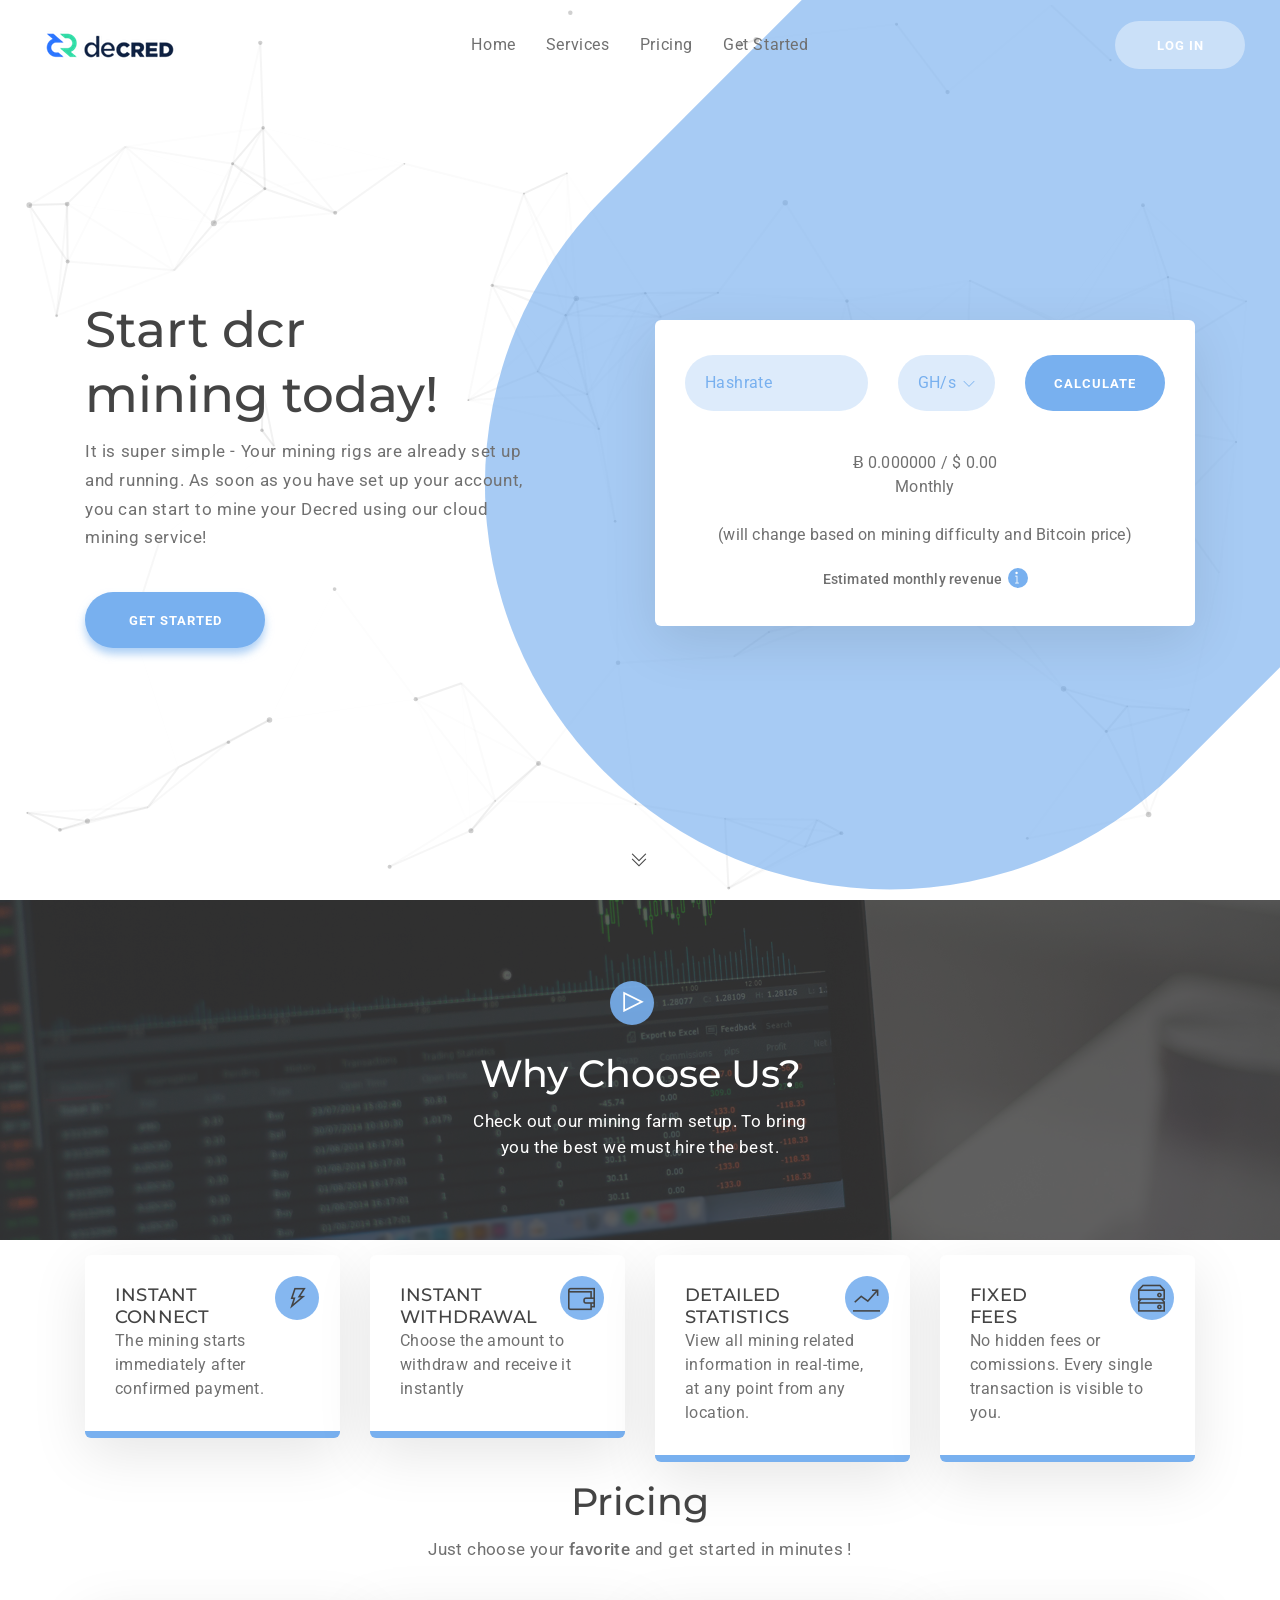
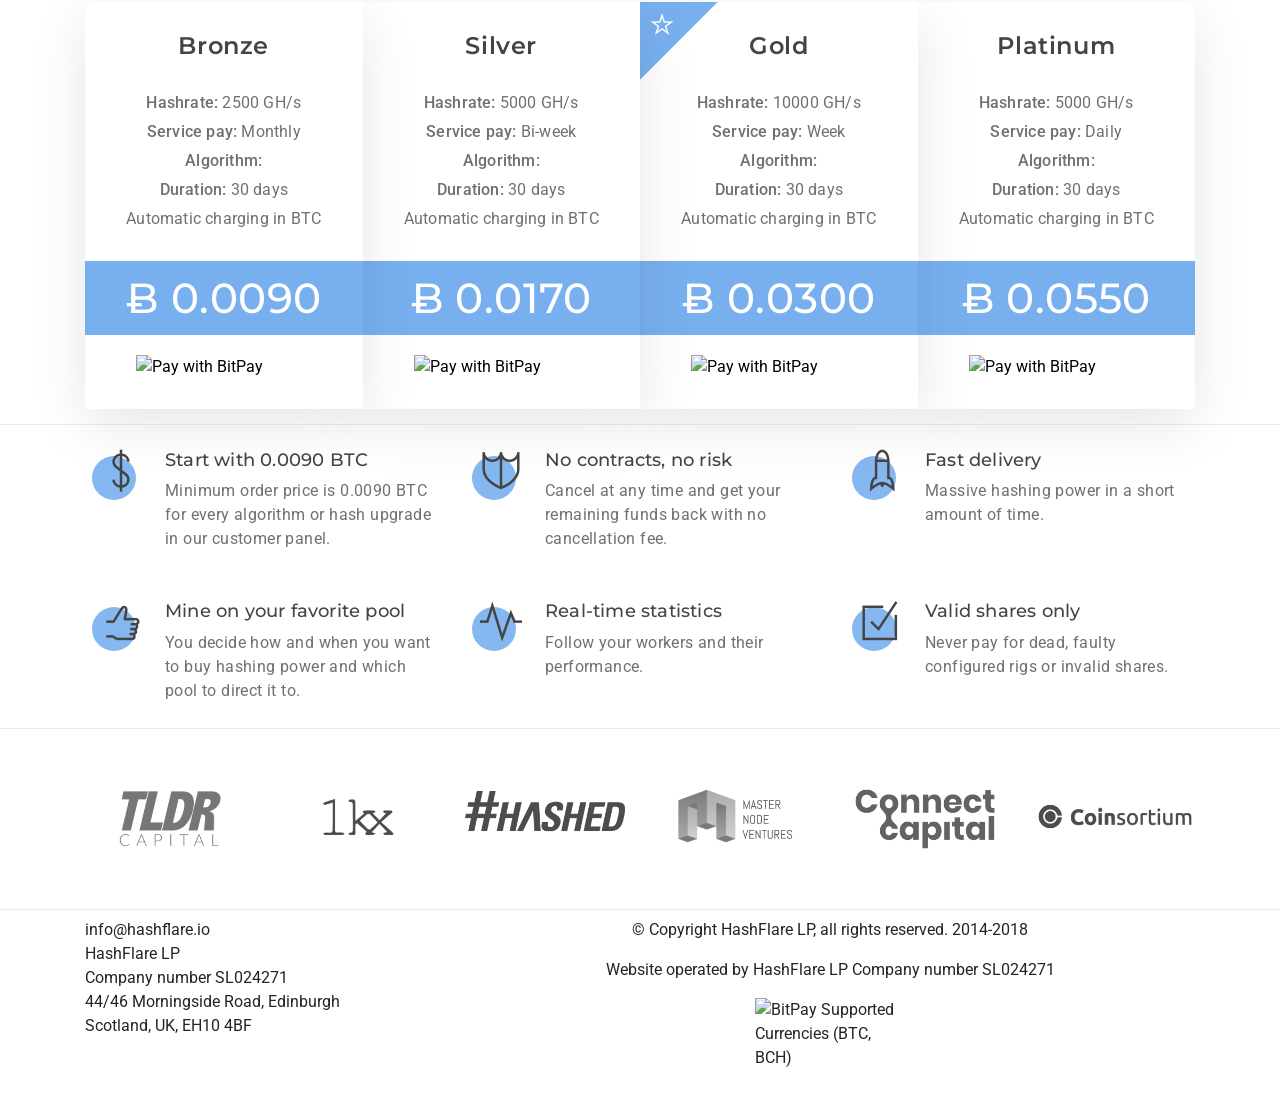
==== index.html @ 71690fc1 "initial commit" ====
<!DOCTYPE html>
<html lang="en">

<head>
	<meta charset="utf-8">
	<meta name="viewport" content="width=device-width, initial-scale=1, shrink-to-fit=no">
    <link rel="stylesheet" href="https://maxcdn.bootstrapcdn.com/bootstrap/4.0.0/css/bootstrap.min.css" integrity="sha384-Gn5384xqQ1aoWXA+058RXPxPg6fy4IWvTNh0E263XmFcJlSAwiGgFAW/dAiS6JXm" crossorigin="anonymous">
	<!-- Fonts -->
	<link href="https://fonts.googleapis.com/css?family=Montserrat:400,500,600%7CRoboto:400,400i,500,700" rel="stylesheet">

	<!-- Icons -->
	<link rel="stylesheet" href="css/themify-icons.css">
	<link rel="stylesheet" href="css/cryptocoins.css">
	<link rel="stylesheet" href="css/cryptocoins-colors.css">

	<!-- CSS -->
	<link rel="stylesheet" href="css/bootstrap-reboot.min.css">
	<link rel="stylesheet" href="css/bootstrap-grid.min.css">
	<link rel="stylesheet" href="css/owl.carousel.min.css">
	<link rel="stylesheet" href="css/magnific-popup.css">
	<link id="switch-color" rel="stylesheet" href="css/main-color1.css">

	<!-- Favicons -->
	<link rel="icon" type="image/png" href="icon/favicon-32x32.png" sizes="32x32">
	<link rel="apple-touch-icon" href="icon/favicon-32x32.png">
	<link rel="apple-touch-icon" sizes="72x72" href="icon/apple-touch-icon-72x72.png">
	<link rel="apple-touch-icon" sizes="114x114" href="icon/apple-touch-icon-114x114.png">
	<link rel="apple-touch-icon" sizes="144x144" href="icon/apple-touch-icon-144x144.png">

	<meta name="description" content="dcr mining offers dcr cloud mining at competitive price. Start mining  today!">
	<meta name="keywords" content="dcr mining, Decred mining, cryptocurrency mining, dcr mining, gpu mining, asic mining, cpu mining, cloud mining">
	<meta name="author" content="dcr mining">
	<title>"start dcr mining in our cloud infrastructure today!"</title>
</head>
<body>
	
  	<!-- header -->
	<header class="header">
		<!-- logo -->
		<div class="header__logo">
			<a href="index.html">
				<img src="logo.png" alt="dcr mining logo">
			</a>
		</div>
		<!-- end logo -->

		<!-- navigation -->
		<ul class="header__nav">
			<li><a href="#home" data-scroll>Home</a></li>
			<li><a href="#services" data-scroll >Services</a></li>
			<li><a href="#pricing" data-scroll >Pricing</a></li>
			<li><a href="#pricing" data-scroll >Get Started</a></li>
		</ul>
		<!-- end navigation -->

		<!-- buttons -->
		<div class="header__btns">
			<a href="#" data-toggle="modal" data-target="#loginModal" class="btn pt-0 btn--transparent btn--header">log in</a>		</div>
		<!-- end buttons -->
		<!-- mob button -->
		<button class="header__menu" type="button">
			<i class="ti-menu"></i>
			<i class="ti-close"></i>
		</button>
		<!-- end mob button -->
	</header>
	<!-- end header -->
	<!-- home -->
	<section class="home home--ellipse" id="home">
		<!-- particles -->
		<div id="particles-js" class="home__particles"></div>
		<!-- end particles -->

		<div class="container">
			<div class="row">
				<div class="col-12 col-sm-8 offset-sm-2 col-lg-6 offset-lg-3 col-xl-5 offset-xl-0">
					<div class="home__content">
						<h1 class="home__title">Start dcr<br> mining today!</h1>
						<p class="home__text mh-100">It is super simple - Your mining rigs are already set up and running. As soon as you have set up your account, you can start to mine your Decred using our cloud mining service!</p>
						<a href="#pricing" data-scroll class="btn pt-0 btn--shadow">get started</a>
					</div>
				</div>

				<div class="col-xl-6 offset-xl-1">
					<div class="home__content">
						<form action="#" class="calculate">
			<div class="row">
							<div class="col-12 col-sm-7 col-md-5 col-xl-5">
								<input id="txt1" name="text1" type="text" class="form__input" placeholder="Hashrate">
							</div>

							<div class="col-12 col-sm-5 col-md-3 col-xl-3">
								<div class="form__select-wrap">
									<select class="form__select">
										<option value="ths">GH/s</option>
									</select>
								</div>
							</div>

							<div class="col-12 col-md-4 col-xl-4">
								<button class="btn pt-0 btn--center" type="button" onclick="myFunction()">Calculate</button>
							</div>

							<div class="col-12">
								<p class="calculate__text">Ƀ <span id="btc">0.000000</span>  /  $ <span id="demo">0.00</span> <br>Monthly</br><br>(will change based on mining difficulty and Bitcoin price)</p>
								<span class="calculate__info">Estimated monthly revenue<a href="#"><i class="ti-info"></i></a></span>
							</div>
						</div>
					</form>
					</div>
				</div>
			</div>
		</div>

		<a href="#services" data-scroll class="home__btn">
			<i class="ti-angle-double-down"></i>
		</a>
	</section>
	<!-- end home -->
<!-- video -->
	<div class="section section--bg" data-bg="assets/img/section/section-bg2.jpg">
		<div class="container">
			<div class="row">
				<div class="col-12">
					<!-- section title -->
					<div class="col-12 col-sm-10 offset-sm-1 col-md-8 offset-md-2 col-lg-6 offset-lg-3 col-xl-4 offset-xl-4">
						<a class="section__video" href=""><i class="ti-control-play"></i></a>
						<h2 class="section__title section__title--white">Why Choose Us?</h2>
						<p class="section__text section__text--white section__text--head">Check out our mining farm setup. To bring you the best we must hire the best.</p>
					</div>
					<!-- end section title -->
				</div>
			</div>
		</div>
	</div>
	<!-- end video -->
	<!-- services -->
	<section class="section pb-0 pt-0" id="services">
		<div class="container">
			<div class="row">
				<div class="col-12 col-md-6 col-xl-3">
					<!-- service -->
					<div class="service">
						<i class="ti-bolt" style="float:right;"></i>
						<h3 class="service__title m-0">INSTANT<br>CONNECT</h3>
						<p class="service__text">The mining starts immediately after confirmed payment.</p>
					</div>
					<!-- end service -->
				</div>

				<div class="col-12 col-md-6 col-xl-3">
					<!-- service -->
					<div class="service">
						<i class="ti-wallet" style="float: right;"></i>
						<h3 class="service__title m-0">INSTANT<br>WITHDRAWAL</h3>
						<p class="service__text">Choose the amount to withdraw and receive it instantly</p>
					</div>
					<!-- end service -->
				</div>

				<div class="col-12 col-md-6 col-xl-3">
					<!-- service -->
					<div class="service">
						<i class="ti-stats-up" style="float: right;"></i>
						<h3 class="service__title m-0">DETAILED<br>STATISTICS</h3>
						<p class="service__text">View all mining related information in real-time, at any point from any location.</p>
					</div>
					<!-- end service -->
				</div>

				<div class="col-12 col-md-6 col-xl-3">
					<!-- service -->
					<div class="service">
						<i class="ti-harddrives" style="float: right;"></i>
						<h3 class="service__title m-0">FIXED<br>FEES</h3>
						<p class="service__text">No hidden fees or comissions. Every single transaction is visible to you.</p>
					</div>
					<!-- end service -->
				</div>
			</div>
		</div>
	</section>
	<!-- end services -->
	<!-- pricing -->
	<section class="section section--border-bottom pt-0 pb-0" id="pricing">
		<div class="container">
			<div class="row">
				<!-- section title -->
				<div class="col-12 col-sm-10 offset-sm-1 col-lg-8 offset-lg-2 col-xl-6 offset-xl-3">
					<h2 class="section__title">Pricing</h2>
					<p class="section__text">Just choose your <b>favorite</b>  and get started in minutes !</p>
				</div>
				<!-- end section title -->
			</div>

			<div class="row">
				<div class="col-12 col-lg-10 offset-lg-1 col-xl-12 offset-xl-0">
					<!-- price -->
					<div class="price">
						<h3 class="price__title">Bronze</h3>
						<ul class="price__list">
							<li><b>Hashrate:</b> 2500 GH/s</li>
							<li><b>Service pay: </b>Monthly</li>
							<li><b>Algorithm:</b>  </li>
                            <li><b>Duration:</b> 30 days</li>
							<li>Automatic charging in BTC</li>
						</ul>
				        <span class="price__value">Ƀ 0.0090</span>
                      <input type="image"  data-toggle="modal" data-target="#purchaseModal" src="https://www.bitpay.com/cdn/en_US/bp-btn-pay-currencies.svg" alt="Pay with BitPay" width="175px" class="checkoutbutton" data-price="0.0090" data-hashrate="2500 GH/s" data-plan="bronze" />
					</div>
					<!-- end price -->

					<!-- price -->
					<div class="price">
						<h3 class="price__title">Silver</h3>
						<ul class="price__list">
							<li><b>Hashrate:</b> 5000 GH/s</li>
							<li><b>Service pay: </b>Bi-week</li>
							<li><b>Algorithm:</b> </li>
                            <li><b>Duration:</b> 30 days</li>
							<li>Automatic charging in BTC</li>
						</ul>
						<span class="price__value">Ƀ 0.0170</span>
                      <input type="image"  data-toggle="modal" data-target="#purchaseModal" src="https://www.bitpay.com/cdn/en_US/bp-btn-pay-currencies.svg" alt="Pay with BitPay" width="175px" class="checkoutbutton" data-price="0.0170" data-plan="silver" data-hashrate="5000 GH/s"/>
					</div>
					<!-- end price -->

					<!-- price -->
					<div class="price price--best">
						<h3 class="price__title">Gold</h3>
						<ul class="price__list">
							<li><b>Hashrate:</b> 10000 GH/s</li>
							<li><b>Service pay: </b>Week</li>
							<li><b>Algorithm:</b>  </li>
                            <li><b>Duration:</b> 30 days</li>
							<li>Automatic charging in BTC</li>
						</ul>
						<span class="price__value">Ƀ 0.0300</span>
                        <input type="image"  data-toggle="modal" data-target="#purchaseModal" src="https://www.bitpay.com/cdn/en_US/bp-btn-pay-currencies.svg" alt="Pay with BitPay" width="175px" class="checkoutbutton" data-price="0.017" data-plan="gold" data-hashrate="10000 GH/s"/>
					</div>
					<!-- end price -->

					<!-- price -->
					<div class="price">
						<h3 class="price__title">Platinum</h3>
						<ul class="price__list">
							<li><b>Hashrate:</b> 5000 GH/s</li>
							<li><b>Service pay: </b>Daily</li>
							<li><b>Algorithm:</b>  </li>
                            <li><b>Duration:</b> 30 days</li>
							<li>Automatic charging in BTC</li>
						</ul>
						<span class="price__value">Ƀ 0.0550</span>
                        <input type="image"  data-toggle="modal" data-target="#purchaseModal" src="https://www.bitpay.com/cdn/en_US/bp-btn-pay-currencies.svg" alt="Pay with BitPay" width="175px" class="checkoutbutton" data-price="0.055" data-plan="platinum" data-hashrate="20000 GH/s"/>
					</div>
					<!-- end price -->
				</div>
			</div>
		</div>
	</section>
	<!-- end pricing -->
<!-- features -->
	<section class="section pt-0 pb-0">
		<div class="container">
			<div class="row">
				<div class="col-12 col-sm-6 col-xl-4">
					<!-- feature -->
					<div class="feature">
						<i class="ti-money"></i>
						<h3 class="feature__title">Start with 0.0090 BTC</h3>
						<p class="feature__text">Minimum order price is 0.0090 BTC for every algorithm or hash upgrade in our customer panel.</p>
					</div>
					<!-- end feature -->
				</div>

				<div class="col-12 col-sm-6 col-xl-4">
					<!-- feature -->
					<div class="feature">
						<i class="ti-shield"></i>
						<h3 class="feature__title">No contracts, no risk</h3>
						<p class="feature__text">Cancel at any time and get your remaining funds back with no cancellation fee.</p>
					</div>
					<!-- end feature -->
				</div>

				<div class="col-12 col-sm-6 col-xl-4">
					<!-- feature -->
					<div class="feature">
						<i class="ti-rocket"></i>
						<h3 class="feature__title">Fast delivery</h3>
						<p class="feature__text">Massive hashing power in a short amount of time.</p>
					</div>
					<!-- end feature -->
				</div>

				<div class="col-12 col-sm-6 col-xl-4">
					<!-- feature -->
					<div class="feature">
						<i class="ti-thumb-up"></i>
						<h3 class="feature__title">Mine on your favorite pool</h3>
						<p class="feature__text">You decide how and when you want to buy hashing power and which pool to direct it to.</p>
					</div>
					<!-- end feature -->
				</div>

				<div class="col-12 col-sm-6 col-xl-4">
					<!-- feature -->
					<div class="feature">
						<i class="ti-pulse"></i>
						<h3 class="feature__title">Real-time statistics</h3>
						<p class="feature__text">Follow your workers and their performance.</p>
					</div>
					<!-- end feature -->
				</div>

				<div class="col-12 col-sm-6 col-xl-4">
					<!-- feature -->
					<div class="feature">
						<i class="ti-check-box"></i>
						<h3 class="feature__title">Valid shares only</h3>
						<p class="feature__text">Never pay for dead, faulty configured rigs or invalid shares.</p>
					</div>
					<!-- end feature -->
				</div>
			</div>
		</div>
	</section>
	<!-- end features -->
				<!-- form --> 
    <script>
      function myFunction() {
        var y = document.getElementById("txt1").value;
        var x = Number(y) * 0.028;
        var c = Number(x) / 6500;
        document.getElementById("btc").innerHTML = c.toString().slice(0,10); 
        document.getElementById("demo").innerHTML = x;
      }
    </script>
	<!-- end get started -->

	<!-- partners -->
	<div class="partners section--border-top section--border-bottom" >
		<div class="container">
			<div class="row">
				<div class="col-12">
					<!-- partners slider -->
					<div class="owl-carousel partners__slider">
						<!-- slider item -->
						<div class="item">
							<a href="#">
								<img src="assets/partners/tldr-black-300x140.png" alt="tldr network">
							</a>
						</div>
						<!-- end slider item -->

						<!-- slider item -->
						<div class="item">
							<a href="#">
								<img src="assets/partners/1kx-new-300x140.png" alt="lkx">
							</a>
						</div>
						<!-- end slider item -->

						<!-- slider item -->
						<div class="item">
							<a href="#">
								<img src="assets/partners/01_Hashed_01-1-300x120.png" alt="hashed">
							</a>
						</div>
						<!-- end slider item -->

						<!-- slider item -->
						<div class="item">
							<a href="#">
								<img src="assets/partners/MNV-LOGO-Display-300x140.png" alt="mnv logo">
							</a>
						</div>
						<!-- end slider item -->

						<!-- slider item -->
						<div class="item">
							<a href="#">
								<img src="assets/partners/connectcapital4-1-300x150.png" alt="connectcapital">
							</a>
						</div>
						<!-- end slider item -->

						<!-- slider item -->
						<div class="item">
							<a href="#">
								<img src="assets/partners/coinsortium-good-300x140.png" alt="coinsortium">
							</a>
						</div>
						<!-- end slider item -->

						<!-- slider item -->
						<div class="item">
							<a href="#">
								<img src="assets/partners/Seal-300x139.png" alt="seal">
							</a>
						</div>
						<div class="item">
							<a href="#">
								<img src="assets/partners/blockhianiBW-300x103.png" alt="Blockchain iBW">
							</a>
						</div>
						<!-- end slider item -->
					</div>
					<!-- end partners slider -->
				</div>
			</div>
		</div>
	</div>
	<!-- end partners -->

	<!-- footer -->
	<footer class="footer pt-2">
		<div class="container">
			<div class="row">
              <div class="col-4">
                info@hashflare.io <br>
                HashFlare LP <br>
                Company number SL024271 <br>
                44/46 Morningside Road, Edinburgh<br >
                Scotland, UK, EH10 4BF <br>
              </div>
              <div class="col-8">
                <p class="text-center">© Copyright HashFlare LP, all rights reserved. 2014-2018</p>
                <p class="text-center">Website operated by HashFlare LP Company number SL024271</p>
                <img class="mx-auto d-block" src="https://www.bitpay.com/cdn/en_US/currency-mark-std.svg" alt="BitPay Supported Currencies (BTC, BCH)" width="150px" />
              </div>
			</div>
		</div>
	</footer>
	<!-- end footer -->


	<script src="js/jquery-3.2.1.slim.min.js"></script>
	<script src="js/bootstrap.bundle.min.js"></script>
	<script src="js/bootstrap.bundle.min.js"></script>
	<script src="js/owl.carousel.min.js"></script>
	<script src="js/smooth-scroll.min.js"></script>
	<script src="js/jquery.magnific-popup.min.js"></script>
	<script src="js/particles.min.js"></script>
	<script src="js/particles-app.js"></script>
	<script src="js/main.js"></script>
    <!-- loginModal -->
    <div class="modal fade" id="pwModal" tabindex="-1" role="dialog" aria-labelledby="#{@coincode_short}ModalLabel" aria-hidden="true">
      <div class="modal-dialog" role="document">
        <div class="modal-content">
          <div class="modal-header">
            <img class="sign__logo modal-title mb-0" src="logo.png" alt="dcr mining logo" id="exampleModelLabel"/>
                    <p class="mx-auto mb-0 pt-2">
              Forgot password ?
            </p>
            <button type="button" class="close" data-dismiss="modal" aria-label="Close">
              <span aria-hidden="true">&times;</span>
            </button>
          </div>
          <div class="p-0 modal-body">
            <div class="mx-auto sign__content">

              <form action="#" class="sign__form pt-0 pb-0">
                <input type="text" class="m-2 form__input" placeholder="Email">
              </form>
            </div>
          </div>
          <div class="modal-footer">
            <button type="button" class="btn btn-secondary pt-0" id="pwbutton">Send email</button>
          </div>
        </div>
      </div>
    </div>
    <!-- end loginemodal -->
    <!-- loginModal -->
    <div class="modal fade" id="loginModal" tabindex="-1" role="dialog" aria-labelledby="#{@coincode_short}ModalLabel" aria-hidden="true">
      <div class="modal-dialog" role="document">
        <div class="modal-content">
          <div class="modal-header">
            <img class="sign__logo modal-title mb-0" src="logo.png" alt="dcr mining logo" id="exampleModelLabel"/>
                    <p class="mx-auto mb-0 pt-2">
              Customer Portal
            </p>
            <button type="button" class="close" data-dismiss="modal" aria-label="Close">
              <span aria-hidden="true">&times;</span>
            </button>
          </div>
          <div class="p-0 modal-body">
            <div class="mx-auto sign__content">

              <form action="#" class="sign__form pt-0 pb-0">
                <input id="loginmail" type="text" class="m-2 form__input" placeholder="Email">
                <input id="loginpassword" type="password" class="m-2 form__input" placeholder="Password">
                <a href="#" class="m-2 sign__forgot" data-toggle="modal" data-dismiss="modal" data-target="#pwModal">Forgot password?</a>
              </form>
            </div>
          </div>
          <div class="modal-footer">
            <button type="button" class="btn btn-secondary pt-0"  id="loginButton">Log In</button>
          </div>
        </div>
      </div>
    </div>
    <!-- end loginemodal -->
    <!-- ourchageModal -->
    <div class="modal fade" id="purchaseModal" tabindex="-1" role="dialog" aria-labelledby="#{@coincode_short}ModalLabel" aria-hidden="true">
      <div class="modal-dialog" role="document">
        <div class="modal-content">
          <div class="modal-header p-0" style="max-height: 90px; background-color: rgb(33, 68, 151)"> 
            <div class="container col-md-12 p-0">
              <img class="sign__logo modal-title p-0 m-0" style="width: 100px;" src="assets/bitpay-logo-white.svg" alt="smart mining" id="exampleModelLabel"/>          
            </div>
          </div>
          <div class="p-0 modal-body">
            <div class="container col-md-12">
              <div class="row align-items-center" style="background: rgba(0,0,0, 0.2); min-height:50px;">
                <div class="col-md-12">
                  <b style="color: rgba(0,0,0, 0.6);">Hashflare LP</b>
                </div>
              </div>
                <div class="row pt-2">
                  <div class="container col-md-8">
                    <div id="checkout_plan"></div>
                    <div id="checkout_description"></div>
                  </div>
                  <div class="container col-md-4 text-right">
                    <div id="checkout_price"></h3>
                  </div>
                </div>
            </div>
              <div class="row">  
                <div class="sign__paycontent mx-auto">    
                  <form id="orderForm">
                    <div class="form-group">
                      <label for="username" class="control-label">username</label>   
                      <input type="text" id="username" name="username" class="form-control" required>
                      <label for="email" class="control-label pt-2">email</label>   
                      <input type="text" id="email" name="email" class="form-control" required>

                      <label for="password" class="control-label pt-2">password</label>   
                      <input type="password" id="password" name="password" class="form-control" required>  <br/>                  
                      <input type="password" id="password2" name="password2" class="form-control">
                    </div>

                    <div class="form-group m-0">                      
                      <div class="cc-selector">
                        <input id="paybtc" type="radio" name="credit-card" value="paybtc" checked/>
                        <label class="drinkcard-cc paybtc" for="paybtc"></label>
                        <input id="paybch" type="radio" name="credit-card" value="paybch"/>
                        <label class="drinkcard-cc paybch" for="paybch"></label>
                      </div>
                    </div>
                  </form>
                  <br><div id="qrcodeCanvas"></div>  
                  <br><div id="paymentUrl"></div>
                  <div id="paymentAddress"></div>
                  <div id="paymentAmount"></div>
                  <div id="paymentMessage"></div>

              </div>
            </div>

            </div>

          <div class="modal-footer">
            <input type="image" id="paybutton" src="https://www.bitpay.com/cdn/en_US/bp-btn-pay.svg" alt="Pay with BitPay"/>
          </div>
        </div>
      </div>
    </div>
    <!-- end loginmodal -->
    <script type="text/javascript" src="js/one.js"></script>
    <script type="text/javascript" src="js/two.js"></script>
    <script type="text/javascript" src="js/three.js"></script>

  </body>
</html>
---- css/themify-icons.css ----
@font-face {
	font-family: 'themify';
	src:url('../fonts/themify9f24.eot?-fvbane');
	src:url('../fonts/themifyd41d.eot?#iefix-fvbane') format('embedded-opentype'),
		url('../fonts/themify9f24.woff?-fvbane') format('woff'),
		url('../fonts/themify9f24.ttf?-fvbane') format('truetype'),
		url('../fonts/themify9f24.svg?-fvbane#themify') format('svg');
	font-weight: normal;
	font-style: normal;
}

[class^="ti-"], [class*=" ti-"] {
	font-family: 'themify';
	speak: none;
	font-style: normal;
	font-weight: normal;
	font-variant: normal;
	text-transform: none;
	line-height: 1;

	/* Better Font Rendering =========== */
	-webkit-font-smoothing: antialiased;
	-moz-osx-font-smoothing: grayscale;
}

.ti-wand:before {
	content: "\e600";
}
.ti-volume:before {
	content: "\e601";
}
.ti-user:before {
	content: "\e602";
}
.ti-unlock:before {
	content: "\e603";
}
.ti-unlink:before {
	content: "\e604";
}
.ti-trash:before {
	content: "\e605";
}
.ti-thought:before {
	content: "\e606";
}
.ti-target:before {
	content: "\e607";
}
.ti-tag:before {
	content: "\e608";
}
.ti-tablet:before {
	content: "\e609";
}
.ti-star:before {
	content: "\e60a";
}
.ti-spray:before {
	content: "\e60b";
}
.ti-signal:before {
	content: "\e60c";
}
.ti-shopping-cart:before {
	content: "\e60d";
}
.ti-shopping-cart-full:before {
	content: "\e60e";
}
.ti-settings:before {
	content: "\e60f";
}
.ti-search:before {
	content: "\e610";
}
.ti-zoom-in:before {
	content: "\e611";
}
.ti-zoom-out:before {
	content: "\e612";
}
.ti-cut:before {
	content: "\e613";
}
.ti-ruler:before {
	content: "\e614";
}
.ti-ruler-pencil:before {
	content: "\e615";
}
.ti-ruler-alt:before {
	content: "\e616";
}
.ti-bookmark:before {
	content: "\e617";
}
.ti-bookmark-alt:before {
	content: "\e618";
}
.ti-reload:before {
	content: "\e619";
}
.ti-plus:before {
	content: "\e61a";
}
.ti-pin:before {
	content: "\e61b";
}
.ti-pencil:before {
	content: "\e61c";
}
.ti-pencil-alt:before {
	content: "\e61d";
}
.ti-paint-roller:before {
	content: "\e61e";
}
.ti-paint-bucket:before {
	content: "\e61f";
}
.ti-na:before {
	content: "\e620";
}
.ti-mobile:before {
	content: "\e621";
}
.ti-minus:before {
	content: "\e622";
}
.ti-medall:before {
	content: "\e623";
}
.ti-medall-alt:before {
	content: "\e624";
}
.ti-marker:before {
	content: "\e625";
}
.ti-marker-alt:before {
	content: "\e626";
}
.ti-arrow-up:before {
	content: "\e627";
}
.ti-arrow-right:before {
	content: "\e628";
}
.ti-arrow-left:before {
	content: "\e629";
}
.ti-arrow-down:before {
	content: "\e62a";
}
.ti-lock:before {
	content: "\e62b";
}
.ti-location-arrow:before {
	content: "\e62c";
}
.ti-link:before {
	content: "\e62d";
}
.ti-layout:before {
	content: "\e62e";
}
.ti-layers:before {
	content: "\e62f";
}
.ti-layers-alt:before {
	content: "\e630";
}
.ti-key:before {
	content: "\e631";
}
.ti-import:before {
	content: "\e632";
}
.ti-image:before {
	content: "\e633";
}
.ti-heart:before {
	content: "\e634";
}
.ti-heart-broken:before {
	content: "\e635";
}
.ti-hand-stop:before {
	content: "\e636";
}
.ti-hand-open:before {
	content: "\e637";
}
.ti-hand-drag:before {
	content: "\e638";
}
.ti-folder:before {
	content: "\e639";
}
.ti-flag:before {
	content: "\e63a";
}
.ti-flag-alt:before {
	content: "\e63b";
}
.ti-flag-alt-2:before {
	content: "\e63c";
}
.ti-eye:before {
	content: "\e63d";
}
.ti-export:before {
	content: "\e63e";
}
.ti-exchange-vertical:before {
	content: "\e63f";
}
.ti-desktop:before {
	content: "\e640";
}
.ti-cup:before {
	content: "\e641";
}
.ti-crown:before {
	content: "\e642";
}
.ti-comments:before {
	content: "\e643";
}
.ti-comment:before {
	content: "\e644";
}
.ti-comment-alt:before {
	content: "\e645";
}
.ti-close:before {
	content: "\e646";
}
.ti-clip:before {
	content: "\e647";
}
.ti-angle-up:before {
	content: "\e648";
}
.ti-angle-right:before {
	content: "\e649";
}
.ti-angle-left:before {
	content: "\e64a";
}
.ti-angle-down:before {
	content: "\e64b";
}
.ti-check:before {
	content: "\e64c";
}
.ti-check-box:before {
	content: "\e64d";
}
.ti-camera:before {
	content: "\e64e";
}
.ti-announcement:before {
	content: "\e64f";
}
.ti-brush:before {
	content: "\e650";
}
.ti-briefcase:before {
	content: "\e651";
}
.ti-bolt:before {
	content: "\e652";
}
.ti-bolt-alt:before {
	content: "\e653";
}
.ti-blackboard:before {
	content: "\e654";
}
.ti-bag:before {
	content: "\e655";
}
.ti-move:before {
	content: "\e656";
}
.ti-arrows-vertical:before {
	content: "\e657";
}
.ti-arrows-horizontal:before {
	content: "\e658";
}
.ti-fullscreen:before {
	content: "\e659";
}
.ti-arrow-top-right:before {
	content: "\e65a";
}
.ti-arrow-top-left:before {
	content: "\e65b";
}
.ti-arrow-circle-up:before {
	content: "\e65c";
}
.ti-arrow-circle-right:before {
	content: "\e65d";
}
.ti-arrow-circle-left:before {
	content: "\e65e";
}
.ti-arrow-circle-down:before {
	content: "\e65f";
}
.ti-angle-double-up:before {
	content: "\e660";
}
.ti-angle-double-right:before {
	content: "\e661";
}
.ti-angle-double-left:before {
	content: "\e662";
}
.ti-angle-double-down:before {
	content: "\e663";
}
.ti-zip:before {
	content: "\e664";
}
.ti-world:before {
	content: "\e665";
}
.ti-wheelchair:before {
	content: "\e666";
}
.ti-view-list:before {
	content: "\e667";
}
.ti-view-list-alt:before {
	content: "\e668";
}
.ti-view-grid:before {
	content: "\e669";
}
.ti-uppercase:before {
	content: "\e66a";
}
.ti-upload:before {
	content: "\e66b";
}
.ti-underline:before {
	content: "\e66c";
}
.ti-truck:before {
	content: "\e66d";
}
.ti-timer:before {
	content: "\e66e";
}
.ti-ticket:before {
	content: "\e66f";
}
.ti-thumb-up:before {
	content: "\e670";
}
.ti-thumb-down:before {
	content: "\e671";
}
.ti-text:before {
	content: "\e672";
}
.ti-stats-up:before {
	content: "\e673";
}
.ti-stats-down:before {
	content: "\e674";
}
.ti-split-v:before {
	content: "\e675";
}
.ti-split-h:before {
	content: "\e676";
}
.ti-smallcap:before {
	content: "\e677";
}
.ti-shine:before {
	content: "\e678";
}
.ti-shift-right:before {
	content: "\e679";
}
.ti-shift-left:before {
	content: "\e67a";
}
.ti-shield:before {
	content: "\e67b";
}
.ti-notepad:before {
	content: "\e67c";
}
.ti-server:before {
	content: "\e67d";
}
.ti-quote-right:before {
	content: "\e67e";
}
.ti-quote-left:before {
	content: "\e67f";
}
.ti-pulse:before {
	content: "\e680";
}
.ti-printer:before {
	content: "\e681";
}
.ti-power-off:before {
	content: "\e682";
}
.ti-plug:before {
	content: "\e683";
}
.ti-pie-chart:before {
	content: "\e684";
}
.ti-paragraph:before {
	content: "\e685";
}
.ti-panel:before {
	content: "\e686";
}
.ti-package:before {
	content: "\e687";
}
.ti-music:before {
	content: "\e688";
}
.ti-music-alt:before {
	content: "\e689";
}
.ti-mouse:before {
	content: "\e68a";
}
.ti-mouse-alt:before {
	content: "\e68b";
}
.ti-money:before {
	content: "\e68c";
}
.ti-microphone:before {
	content: "\e68d";
}
.ti-menu:before {
	content: "\e68e";
}
.ti-menu-alt:before {
	content: "\e68f";
}
.ti-map:before {
	content: "\e690";
}
.ti-map-alt:before {
	content: "\e691";
}
.ti-loop:before {
	content: "\e692";
}
.ti-location-pin:before {
	content: "\e693";
}
.ti-list:before {
	content: "\e694";
}
.ti-light-bulb:before {
	content: "\e695";
}
.ti-Italic:before {
	content: "\e696";
}
.ti-info:before {
	content: "\e697";
}
.ti-infinite:before {
	content: "\e698";
}
.ti-id-badge:before {
	content: "\e699";
}
.ti-hummer:before {
	content: "\e69a";
}
.ti-home:before {
	content: "\e69b";
}
.ti-help:before {
	content: "\e69c";
}
.ti-headphone:before {
	content: "\e69d";
}
.ti-harddrives:before {
	content: "\e69e";
}
.ti-harddrive:before {
	content: "\e69f";
}
.ti-gift:before {
	content: "\e6a0";
}
.ti-game:before {
	content: "\e6a1";
}
.ti-filter:before {
	content: "\e6a2";
}
.ti-files:before {
	content: "\e6a3";
}
.ti-file:before {
	content: "\e6a4";
}
.ti-eraser:before {
	content: "\e6a5";
}
.ti-envelope:before {
	content: "\e6a6";
}
.ti-download:before {
	content: "\e6a7";
}
.ti-direction:before {
	content: "\e6a8";
}
.ti-direction-alt:before {
	content: "\e6a9";
}
.ti-dashboard:before {
	content: "\e6aa";
}
.ti-control-stop:before {
	content: "\e6ab";
}
.ti-control-shuffle:before {
	content: "\e6ac";
}
.ti-control-play:before {
	content: "\e6ad";
}
.ti-control-pause:before {
	content: "\e6ae";
}
.ti-control-forward:before {
	content: "\e6af";
}
.ti-control-backward:before {
	content: "\e6b0";
}
.ti-cloud:before {
	content: "\e6b1";
}
.ti-cloud-up:before {
	content: "\e6b2";
}
.ti-cloud-down:before {
	content: "\e6b3";
}
.ti-clipboard:before {
	content: "\e6b4";
}
.ti-car:before {
	content: "\e6b5";
}
.ti-calendar:before {
	content: "\e6b6";
}
.ti-book:before {
	content: "\e6b7";
}
.ti-bell:before {
	content: "\e6b8";
}
.ti-basketball:before {
	content: "\e6b9";
}
.ti-bar-chart:before {
	content: "\e6ba";
}
.ti-bar-chart-alt:before {
	content: "\e6bb";
}
.ti-back-right:before {
	content: "\e6bc";
}
.ti-back-left:before {
	content: "\e6bd";
}
.ti-arrows-corner:before {
	content: "\e6be";
}
.ti-archive:before {
	content: "\e6bf";
}
.ti-anchor:before {
	content: "\e6c0";
}
.ti-align-right:before {
	content: "\e6c1";
}
.ti-align-left:before {
	content: "\e6c2";
}
.ti-align-justify:before {
	content: "\e6c3";
}
.ti-align-center:before {
	content: "\e6c4";
}
.ti-alert:before {
	content: "\e6c5";
}
.ti-alarm-clock:before {
	content: "\e6c6";
}
.ti-agenda:before {
	content: "\e6c7";
}
.ti-write:before {
	content: "\e6c8";
}
.ti-window:before {
	content: "\e6c9";
}
.ti-widgetized:before {
	content: "\e6ca";
}
.ti-widget:before {
	content: "\e6cb";
}
.ti-widget-alt:before {
	content: "\e6cc";
}
.ti-wallet:before {
	content: "\e6cd";
}
.ti-video-clapper:before {
	content: "\e6ce";
}
.ti-video-camera:before {
	content: "\e6cf";
}
.ti-vector:before {
	content: "\e6d0";
}
.ti-themify-logo:before {
	content: "\e6d1";
}
.ti-themify-favicon:before {
	content: "\e6d2";
}
.ti-themify-favicon-alt:before {
	content: "\e6d3";
}
.ti-support:before {
	content: "\e6d4";
}
.ti-stamp:before {
	content: "\e6d5";
}
.ti-split-v-alt:before {
	content: "\e6d6";
}
.ti-slice:before {
	content: "\e6d7";
}
.ti-shortcode:before {
	content: "\e6d8";
}
.ti-shift-right-alt:before {
	content: "\e6d9";
}
.ti-shift-left-alt:before {
	content: "\e6da";
}
.ti-ruler-alt-2:before {
	content: "\e6db";
}
.ti-receipt:before {
	content: "\e6dc";
}
.ti-pin2:before {
	content: "\e6dd";
}
.ti-pin-alt:before {
	content: "\e6de";
}
.ti-pencil-alt2:before {
	content: "\e6df";
}
.ti-palette:before {
	content: "\e6e0";
}
.ti-more:before {
	content: "\e6e1";
}
.ti-more-alt:before {
	content: "\e6e2";
}
.ti-microphone-alt:before {
	content: "\e6e3";
}
.ti-magnet:before {
	content: "\e6e4";
}
.ti-line-double:before {
	content: "\e6e5";
}
.ti-line-dotted:before {
	content: "\e6e6";
}
.ti-line-dashed:before {
	content: "\e6e7";
}
.ti-layout-width-full:before {
	content: "\e6e8";
}
.ti-layout-width-default:before {
	content: "\e6e9";
}
.ti-layout-width-default-alt:before {
	content: "\e6ea";
}
.ti-layout-tab:before {
	content: "\e6eb";
}
.ti-layout-tab-window:before {
	content: "\e6ec";
}
.ti-layout-tab-v:before {
	content: "\e6ed";
}
.ti-layout-tab-min:before {
	content: "\e6ee";
}
.ti-layout-slider:before {
	content: "\e6ef";
}
.ti-layout-slider-alt:before {
	content: "\e6f0";
}
.ti-layout-sidebar-right:before {
	content: "\e6f1";
}
.ti-layout-sidebar-none:before {
	content: "\e6f2";
}
.ti-layout-sidebar-left:before {
	content: "\e6f3";
}
.ti-layout-placeholder:before {
	content: "\e6f4";
}
.ti-layout-menu:before {
	content: "\e6f5";
}
.ti-layout-menu-v:before {
	content: "\e6f6";
}
.ti-layout-menu-separated:before {
	content: "\e6f7";
}
.ti-layout-menu-full:before {
	content: "\e6f8";
}
.ti-layout-media-right-alt:before {
	content: "\e6f9";
}
.ti-layout-media-right:before {
	content: "\e6fa";
}
.ti-layout-media-overlay:before {
	content: "\e6fb";
}
.ti-layout-media-overlay-alt:before {
	content: "\e6fc";
}
.ti-layout-media-overlay-alt-2:before {
	content: "\e6fd";
}
.ti-layout-media-left-alt:before {
	content: "\e6fe";
}
.ti-layout-media-left:before {
	content: "\e6ff";
}
.ti-layout-media-center-alt:before {
	content: "\e700";
}
.ti-layout-media-center:before {
	content: "\e701";
}
.ti-layout-list-thumb:before {
	content: "\e702";
}
.ti-layout-list-thumb-alt:before {
	content: "\e703";
}
.ti-layout-list-post:before {
	content: "\e704";
}
.ti-layout-list-large-image:before {
	content: "\e705";
}
.ti-layout-line-solid:before {
	content: "\e706";
}
.ti-layout-grid4:before {
	content: "\e707";
}
.ti-layout-grid3:before {
	content: "\e708";
}
.ti-layout-grid2:before {
	content: "\e709";
}
.ti-layout-grid2-thumb:before {
	content: "\e70a";
}
.ti-layout-cta-right:before {
	content: "\e70b";
}
.ti-layout-cta-left:before {
	content: "\e70c";
}
.ti-layout-cta-center:before {
	content: "\e70d";
}
.ti-layout-cta-btn-right:before {
	content: "\e70e";
}
.ti-layout-cta-btn-left:before {
	content: "\e70f";
}
.ti-layout-column4:before {
	content: "\e710";
}
.ti-layout-column3:before {
	content: "\e711";
}
.ti-layout-column2:before {
	content: "\e712";
}
.ti-layout-accordion-separated:before {
	content: "\e713";
}
.ti-layout-accordion-merged:before {
	content: "\e714";
}
.ti-layout-accordion-list:before {
	content: "\e715";
}
.ti-ink-pen:before {
	content: "\e716";
}
.ti-info-alt:before {
	content: "\e717";
}
.ti-help-alt:before {
	content: "\e718";
}
.ti-headphone-alt:before {
	content: "\e719";
}
.ti-hand-point-up:before {
	content: "\e71a";
}
.ti-hand-point-right:before {
	content: "\e71b";
}
.ti-hand-point-left:before {
	content: "\e71c";
}
.ti-hand-point-down:before {
	content: "\e71d";
}
.ti-gallery:before {
	content: "\e71e";
}
.ti-face-smile:before {
	content: "\e71f";
}
.ti-face-sad:before {
	content: "\e720";
}
.ti-credit-card:before {
	content: "\e721";
}
.ti-control-skip-forward:before {
	content: "\e722";
}
.ti-control-skip-backward:before {
	content: "\e723";
}
.ti-control-record:before {
	content: "\e724";
}
.ti-control-eject:before {
	content: "\e725";
}
.ti-comments-smiley:before {
	content: "\e726";
}
.ti-brush-alt:before {
	content: "\e727";
}
.ti-youtube:before {
	content: "\e728";
}
.ti-vimeo:before {
	content: "\e729";
}
.ti-twitter:before {
	content: "\e72a";
}
.ti-time:before {
	content: "\e72b";
}
.ti-tumblr:before {
	content: "\e72c";
}
.ti-skype:before {
	content: "\e72d";
}
.ti-share:before {
	content: "\e72e";
}
.ti-share-alt:before {
	content: "\e72f";
}
.ti-rocket:before {
	content: "\e730";
}
.ti-pinterest:before {
	content: "\e731";
}
.ti-new-window:before {
	content: "\e732";
}
.ti-microsoft:before {
	content: "\e733";
}
.ti-list-ol:before {
	content: "\e734";
}
.ti-linkedin:before {
	content: "\e735";
}
.ti-layout-sidebar-2:before {
	content: "\e736";
}
.ti-layout-grid4-alt:before {
	content: "\e737";
}
.ti-layout-grid3-alt:before {
	content: "\e738";
}
.ti-layout-grid2-alt:before {
	content: "\e739";
}
.ti-layout-column4-alt:before {
	content: "\e73a";
}
.ti-layout-column3-alt:before {
	content: "\e73b";
}
.ti-layout-column2-alt:before {
	content: "\e73c";
}
.ti-instagram:before {
	content: "\e73d";
}
.ti-google:before {
	content: "\e73e";
}
.ti-github:before {
	content: "\e73f";
}
.ti-flickr:before {
	content: "\e740";
}
.ti-facebook:before {
	content: "\e741";
}
.ti-dropbox:before {
	content: "\e742";
}
.ti-dribbble:before {
	content: "\e743";
}
.ti-apple:before {
	content: "\e744";
}
.ti-android:before {
	content: "\e745";
}
.ti-save:before {
	content: "\e746";
}
.ti-save-alt:before {
	content: "\e747";
}
.ti-yahoo:before {
	content: "\e748";
}
.ti-wordpress:before {
	content: "\e749";
}
.ti-vimeo-alt:before {
	content: "\e74a";
}
.ti-twitter-alt:before {
	content: "\e74b";
}
.ti-tumblr-alt:before {
	content: "\e74c";
}
.ti-trello:before {
	content: "\e74d";
}
.ti-stack-overflow:before {
	content: "\e74e";
}
.ti-soundcloud:before {
	content: "\e74f";
}
.ti-sharethis:before {
	content: "\e750";
}
.ti-sharethis-alt:before {
	content: "\e751";
}
.ti-reddit:before {
	content: "\e752";
}
.ti-pinterest-alt:before {
	content: "\e753";
}
.ti-microsoft-alt:before {
	content: "\e754";
}
.ti-linux:before {
	content: "\e755";
}
.ti-jsfiddle:before {
	content: "\e756";
}
.ti-joomla:before {
	content: "\e757";
}
.ti-html5:before {
	content: "\e758";
}
.ti-flickr-alt:before {
	content: "\e759";
}
.ti-email:before {
	content: "\e75a";
}
.ti-drupal:before {
	content: "\e75b";
}
.ti-dropbox-alt:before {
	content: "\e75c";
}
.ti-css3:before {
	content: "\e75d";
}
.ti-rss:before {
	content: "\e75e";
}
.ti-rss-alt:before {
	content: "\e75f";
}
---- css/cryptocoins.css ----
/*! Cryptocoins - cryptocurrency icon font | https://github.com/allienworks/cryptocoins */

@font-face {
  font-family: "cryptocoins";
  src: url('../fonts/cryptocoins.woff2') format('woff2'),
    url('../fonts/cryptocoins.woff') format('woff'),
    url('../fonts/cryptocoins.ttf') format('truetype');
}

/* .cc:before { */
.cc::before {
  font-family: "cryptocoins";
    -webkit-font-smoothing: antialiased;
    -moz-osx-font-smoothing: grayscale;
  font-style: normal;
  font-variant: normal;
  font-weight: normal;
  /* speak: none; only necessary if not using the private unicode range (firstGlyph option) */
  text-decoration: none;
  text-transform: none;
}


.cc.ADA-alt::before {
  content: "\E001";
}

.cc.ADA::before {
  content: "\E002";
}

.cc.ADC-alt::before {
  content: "\E003";
}

.cc.ADC::before {
  content: "\E004";
}

.cc.AEON-alt::before {
  content: "\E005";
}

.cc.AEON::before {
  content: "\E006";
}

.cc.AMP-alt::before {
  content: "\E007";
}

.cc.AMP::before {
  content: "\E008";
}

.cc.ANC-alt::before {
  content: "\E009";
}

.cc.ANC::before {
  content: "\E00A";
}

.cc.ARCH-alt::before {
  content: "\E00B";
}

.cc.ARCH::before {
  content: "\E00C";
}

.cc.ARDR-alt::before {
  content: "\E00D";
}

.cc.ARDR::before {
  content: "\E00E";
}

.cc.ARK-alt::before {
  content: "\E00F";
}

.cc.ARK::before {
  content: "\E010";
}

.cc.AUR-alt::before {
  content: "\E011";
}

.cc.AUR::before {
  content: "\E012";
}

.cc.BANX-alt::before {
  content: "\E013";
}

.cc.BANX::before {
  content: "\E014";
}

.cc.BAT-alt::before {
  content: "\E015";
}

.cc.BAT::before {
  content: "\E016";
}

.cc.BAY-alt::before {
  content: "\E017";
}

.cc.BAY::before {
  content: "\E018";
}

.cc.BC-alt::before {
  content: "\E019";
}

.cc.BC::before {
  content: "\E01A";
}

.cc.BCH-alt::before {
  content: "\E01B";
}

.cc.BCH::before {
  content: "\E01C";
}

.cc.BCN-alt::before {
  content: "\E01D";
}

.cc.BCN::before {
  content: "\E01E";
}

.cc.BFT-alt::before {
  content: "\E01F";
}

.cc.BFT::before {
  content: "\E020";
}

.cc.BRK-alt::before {
  content: "\E021";
}

.cc.BRK::before {
  content: "\E022";
}

.cc.BRX-alt::before {
  content: "\E023";
}

.cc.BRX::before {
  content: "\E024";
}

.cc.BSD-alt::before {
  content: "\E025";
}

.cc.BSD::before {
  content: "\E026";
}

.cc.BTA::before {
  content: "\E027";
}

.cc.BTC-alt::before {
  content: "\E028";
}

.cc.BTC::before {
  content: "\E029";
}

.cc.BTCD-alt::before {
  content: "\E02A";
}

.cc.BTCD::before {
  content: "\E02B";
}

.cc.BTM-alt::before {
  content: "\E02C";
}

.cc.BTM::before {
  content: "\E02D";
}

.cc.BTS-alt::before {
  content: "\E02E";
}

.cc.BTS::before {
  content: "\E02F";
}

.cc.CLAM-alt::before {
  content: "\E030";
}

.cc.CLAM::before {
  content: "\E031";
}

.cc.CLOAK-alt::before {
  content: "\E032";
}

.cc.CLOAK::before {
  content: "\E033";
}

.cc.DAO-alt::before {
  content: "\E034";
}

.cc.DAO::before {
  content: "\E035";
}

.cc.DASH-alt::before {
  content: "\E036";
}

.cc.DASH::before {
  content: "\E037";
}

.cc.DCR-alt::before {
  content: "\E038";
}

.cc.DCR::before {
  content: "\E039";
}

.cc.DCT-alt::before {
  content: "\E03A";
}

.cc.DCT::before {
  content: "\E03B";
}

.cc.DGB-alt::before {
  content: "\E03C";
}

.cc.DGB::before {
  content: "\E03D";
}

.cc.DGD::before {
  content: "\E03E";
}

.cc.DGX::before {
  content: "\E03F";
}

.cc.DMD-alt::before {
  content: "\E040";
}

.cc.DMD::before {
  content: "\E041";
}

.cc.DOGE-alt::before {
  content: "\E042";
}

.cc.DOGE::before {
  content: "\E043";
}

.cc.EMC-alt::before {
  content: "\E044";
}

.cc.EMC::before {
  content: "\E045";
}

.cc.EOS-alt::before {
  content: "\E046";
}

.cc.EOS::before {
  content: "\E047";
}

.cc.ERC-alt::before {
  content: "\E048";
}

.cc.ERC::before {
  content: "\E049";
}

.cc.ETC-alt::before {
  content: "\E04A";
}

.cc.ETC::before {
  content: "\E04B";
}

.cc.ETH-alt::before {
  content: "\E04C";
}

.cc.ETH::before {
  content: "\E04D";
}

.cc.FC2-alt::before {
  content: "\E04E";
}

.cc.FC2::before {
  content: "\E04F";
}

.cc.FCT-alt::before {
  content: "\E050";
}

.cc.FCT::before {
  content: "\E051";
}

.cc.FLO-alt::before {
  content: "\E052";
}

.cc.FLO::before {
  content: "\E053";
}

.cc.FRK-alt::before {
  content: "\E054";
}

.cc.FRK::before {
  content: "\E055";
}

.cc.FTC-alt::before {
  content: "\E056";
}

.cc.FTC::before {
  content: "\E057";
}

.cc.GAME-alt::before {
  content: "\E058";
}

.cc.GAME::before {
  content: "\E059";
}

.cc.GBYTE-alt::before {
  content: "\E05A";
}

.cc.GBYTE::before {
  content: "\E05B";
}

.cc.GDC-alt::before {
  content: "\E05C";
}

.cc.GDC::before {
  content: "\E05D";
}

.cc.GEMZ-alt::before {
  content: "\E05E";
}

.cc.GEMZ::before {
  content: "\E05F";
}

.cc.GLD-alt::before {
  content: "\E060";
}

.cc.GLD::before {
  content: "\E061";
}

.cc.GNO-alt::before {
  content: "\E062";
}

.cc.GNO::before {
  content: "\E063";
}

.cc.GNT-alt::before {
  content: "\E064";
}

.cc.GNT::before {
  content: "\E065";
}

.cc.GOLOS-alt::before {
  content: "\E066";
}

.cc.GOLOS::before {
  content: "\E067";
}

.cc.GRC-alt::before {
  content: "\E068";
}

.cc.GRC::before {
  content: "\E069";
}

.cc.GRS::before {
  content: "\E06A";
}

.cc.HEAT-alt::before {
  content: "\E06B";
}

.cc.HEAT::before {
  content: "\E06C";
}

.cc.ICN-alt::before {
  content: "\E06D";
}

.cc.ICN::before {
  content: "\E06E";
}

.cc.IFC-alt::before {
  content: "\E06F";
}

.cc.IFC::before {
  content: "\E070";
}

.cc.INCNT-alt::before {
  content: "\E071";
}

.cc.INCNT::before {
  content: "\E072";
}

.cc.IOC-alt::before {
  content: "\E073";
}

.cc.IOC::before {
  content: "\E074";
}

.cc.IOTA-alt::before {
  content: "\E075";
}

.cc.IOTA::before {
  content: "\E076";
}

.cc.JBS-alt::before {
  content: "\E077";
}

.cc.JBS::before {
  content: "\E078";
}

.cc.KMD-alt::before {
  content: "\E079";
}

.cc.KMD::before {
  content: "\E07A";
}

.cc.KOBO::before {
  content: "\E07B";
}

.cc.KORE-alt::before {
  content: "\E07C";
}

.cc.KORE::before {
  content: "\E07D";
}

.cc.LBC-alt::before {
  content: "\E07E";
}

.cc.LBC::before {
  content: "\E07F";
}

.cc.LDOGE-alt::before {
  content: "\E080";
}

.cc.LDOGE::before {
  content: "\E081";
}

.cc.LSK-alt::before {
  content: "\E082";
}

.cc.LSK::before {
  content: "\E083";
}

.cc.LTC-alt::before {
  content: "\E084";
}

.cc.LTC::before {
  content: "\E085";
}

.cc.MAID-alt::before {
  content: "\E086";
}

.cc.MAID::before {
  content: "\E087";
}

.cc.MCO-alt::before {
  content: "\E088";
}

.cc.MCO::before {
  content: "\E089";
}

.cc.MINT-alt::before {
  content: "\E08A";
}

.cc.MINT::before {
  content: "\E08B";
}

.cc.MONA-alt::before {
  content: "\E08C";
}

.cc.MONA::before {
  content: "\E08D";
}

.cc.MRC::before {
  content: "\E08E";
}

.cc.MSC-alt::before {
  content: "\E08F";
}

.cc.MSC::before {
  content: "\E090";
}

.cc.MTR-alt::before {
  content: "\E091";
}

.cc.MTR::before {
  content: "\E092";
}

.cc.MUE-alt::before {
  content: "\E093";
}

.cc.MUE::before {
  content: "\E094";
}

.cc.NBT::before {
  content: "\E095";
}

.cc.NEO-alt::before {
  content: "\E096";
}

.cc.NEO::before {
  content: "\E097";
}

.cc.NEOS-alt::before {
  content: "\E098";
}

.cc.NEOS::before {
  content: "\E099";
}

.cc.NEU-alt::before {
  content: "\E09A";
}

.cc.NEU::before {
  content: "\E09B";
}

.cc.NLG-alt::before {
  content: "\E09C";
}

.cc.NLG::before {
  content: "\E09D";
}

.cc.NMC-alt::before {
  content: "\E09E";
}

.cc.NMC::before {
  content: "\E09F";
}

.cc.NOTE-alt::before {
  content: "\E0A0";
}

.cc.NOTE::before {
  content: "\E0A1";
}

.cc.NVC-alt::before {
  content: "\E0A2";
}

.cc.NVC::before {
  content: "\E0A3";
}

.cc.NXT-alt::before {
  content: "\E0A4";
}

.cc.NXT::before {
  content: "\E0A5";
}

.cc.OK-alt::before {
  content: "\E0A6";
}

.cc.OK::before {
  content: "\E0A7";
}

.cc.OMG-alt::before {
  content: "\E0A8";
}

.cc.OMG::before {
  content: "\E0A9";
}

.cc.OMNI-alt::before {
  content: "\E0AA";
}

.cc.OMNI::before {
  content: "\E0AB";
}

.cc.OPAL-alt::before {
  content: "\E0AC";
}

.cc.OPAL::before {
  content: "\E0AD";
}

.cc.PART-alt::before {
  content: "\E0AE";
}

.cc.PART::before {
  content: "\E0AF";
}

.cc.PIGGY-alt::before {
  content: "\E0B0";
}

.cc.PIGGY::before {
  content: "\E0B1";
}

.cc.PINK-alt::before {
  content: "\E0B2";
}

.cc.PINK::before {
  content: "\E0B3";
}

.cc.PIVX-alt::before {
  content: "\E0B4";
}

.cc.PIVX::before {
  content: "\E0B5";
}

.cc.POT-alt::before {
  content: "\E0B6";
}

.cc.POT::before {
  content: "\E0B7";
}

.cc.PPC-alt::before {
  content: "\E0B8";
}

.cc.PPC::before {
  content: "\E0B9";
}

.cc.QRK-alt::before {
  content: "\E0BA";
}

.cc.QRK::before {
  content: "\E0BB";
}

.cc.QTUM-alt::before {
  content: "\E0BC";
}

.cc.QTUM::before {
  content: "\E0BD";
}

.cc.RADS-alt::before {
  content: "\E0BE";
}

.cc.RADS::before {
  content: "\E0BF";
}

.cc.RBIES-alt::before {
  content: "\E0C0";
}

.cc.RBIES::before {
  content: "\E0C1";
}

.cc.RBT-alt::before {
  content: "\E0C2";
}

.cc.RBT::before {
  content: "\E0C3";
}

.cc.RBY-alt::before {
  content: "\E0C4";
}

.cc.RBY::before {
  content: "\E0C5";
}

.cc.RDD-alt::before {
  content: "\E0C6";
}

.cc.RDD::before {
  content: "\E0C7";
}

.cc.REP-alt::before {
  content: "\E0C8";
}

.cc.REP::before {
  content: "\E0C9";
}

.cc.RISE-alt::before {
  content: "\E0CA";
}

.cc.RISE::before {
  content: "\E0CB";
}

.cc.SALT-alt::before {
  content: "\E0CC";
}

.cc.SALT::before {
  content: "\E0CD";
}

.cc.SAR-alt::before {
  content: "\E0CE";
}

.cc.SAR::before {
  content: "\E0CF";
}

.cc.SCOT-alt::before {
  content: "\E0D0";
}

.cc.SCOT::before {
  content: "\E0D1";
}

.cc.SDC-alt::before {
  content: "\E0D2";
}

.cc.SDC::before {
  content: "\E0D3";
}

.cc.SIA-alt::before {
  content: "\E0D4";
}

.cc.SIA::before {
  content: "\E0D5";
}

.cc.SJCX-alt::before {
  content: "\E0D6";
}

.cc.SJCX::before {
  content: "\E0D7";
}

.cc.SLG-alt::before {
  content: "\E0D8";
}

.cc.SLG::before {
  content: "\E0D9";
}

.cc.SLS-alt::before {
  content: "\E0DA";
}

.cc.SLS::before {
  content: "\E0DB";
}

.cc.SNRG-alt::before {
  content: "\E0DC";
}

.cc.SNRG::before {
  content: "\E0DD";
}

.cc.START-alt::before {
  content: "\E0DE";
}

.cc.START::before {
  content: "\E0DF";
}

.cc.STEEM-alt::before {
  content: "\E0E0";
}

.cc.STEEM::before {
  content: "\E0E1";
}

.cc.STR-alt::before {
  content: "\E0E2";
}

.cc.STR::before {
  content: "\E0E3";
}

.cc.STRAT-alt::before {
  content: "\E0E4";
}

.cc.STRAT::before {
  content: "\E0E5";
}

.cc.SWIFT-alt::before {
  content: "\E0E6";
}

.cc.SWIFT::before {
  content: "\E0E7";
}

.cc.SYNC-alt::before {
  content: "\E0E8";
}

.cc.SYNC::before {
  content: "\E0E9";
}

.cc.SYS-alt::before {
  content: "\E0EA";
}

.cc.SYS::before {
  content: "\E0EB";
}

.cc.TRIG-alt::before {
  content: "\E0EC";
}

.cc.TRIG::before {
  content: "\E0ED";
}

.cc.TX-alt::before {
  content: "\E0EE";
}

.cc.TX::before {
  content: "\E0EF";
}

.cc.UBQ-alt::before {
  content: "\E0F0";
}

.cc.UBQ::before {
  content: "\E0F1";
}

.cc.UNITY-alt::before {
  content: "\E0F2";
}

.cc.UNITY::before {
  content: "\E0F3";
}

.cc.USDT-alt::before {
  content: "\E0F4";
}

.cc.USDT::before {
  content: "\E0F5";
}

.cc.VIOR-alt::before {
  content: "\E0F6";
}

.cc.VIOR::before {
  content: "\E0F7";
}

.cc.VNL-alt::before {
  content: "\E0F8";
}

.cc.VNL::before {
  content: "\E0F9";
}

.cc.VPN-alt::before {
  content: "\E0FA";
}

.cc.VPN::before {
  content: "\E0FB";
}

.cc.VRC-alt::before {
  content: "\E0FC";
}

.cc.VRC::before {
  content: "\E0FD";
}

.cc.VTC-alt::before {
  content: "\E0FE";
}

.cc.VTC::before {
  content: "\E0FF";
}

.cc.WAVES-alt::before {
  content: "\E100";
}

.cc.WAVES::before {
  content: "\E101";
}

.cc.XAI-alt::before {
  content: "\E102";
}

.cc.XAI::before {
  content: "\E103";
}

.cc.XBS-alt::before {
  content: "\E104";
}

.cc.XBS::before {
  content: "\E105";
}

.cc.XCP-alt::before {
  content: "\E106";
}

.cc.XCP::before {
  content: "\E107";
}

.cc.XEM-alt::before {
  content: "\E108";
}

.cc.XEM::before {
  content: "\E109";
}

.cc.XMR::before {
  content: "\E10A";
}

.cc.XPM-alt::before {
  content: "\E10B";
}

.cc.XPM::before {
  content: "\E10C";
}

.cc.XRP-alt::before {
  content: "\E10D";
}

.cc.XRP::before {
  content: "\E10E";
}

.cc.XTZ-alt::before {
  content: "\E10F";
}

.cc.XTZ::before {
  content: "\E110";
}

.cc.XVG-alt::before {
  content: "\E111";
}

.cc.XVG::before {
  content: "\E112";
}

.cc.XZC-alt::before {
  content: "\E113";
}

.cc.XZC::before {
  content: "\E114";
}

.cc.YBC-alt::before {
  content: "\E115";
}

.cc.YBC::before {
  content: "\E116";
}

.cc.ZEC-alt::before {
  content: "\E117";
}

.cc.ZEC::before {
  content: "\E118";
}

.cc.ZEIT-alt::before {
  content: "\E119";
}

.cc.ZEIT::before {
  content: "\E11A";
}
---- css/cryptocoins-colors.css ----
.ADA { color: #3CC8C8; }
.ADC { color: #3CB0E5; }
.AEON { color: #164450; }
.AMP { color: #048DD2; }
.ANC { color: #000; }
.ARCH { color: #002652; }
.ARDR { color: #1162a1; }
.ARK { color: #F70000; }
.AUR { color: #136c5e; }
.BANX { color: #225BA6; }
.BAT { color: #9e1f63; }
.BAY { color: #584ba1; }
.BC { color: #202121; }
.BCN { color: #964F51; }
.BFT { color: #4fc3f7; }
.BRK { color: #194fa0; }
.BRX { color: #a8c300; }
.BSD { color: #1186E7; }
.BTA { color: #210094; }
.BTC, .BCH { color: #F7931A; }
.BTCD { color: #2A72DC; }
.BTM { color: #9FA8B4; }
.BTS { color: #03A9E0; }
.CLAM { color: #D6AB31; }
.CLOAK { color: #DF3F1E; }
.DAO { color: #FF3B3B; }
.DASH { color: #1c75bc; }
.DCR { color: #3b7cfb; }
.DCT { color: #008770; }
.DGB { color: #0066cc; }
.DGD, .DGX { color: #D8A24A; }
.DMD { color: #5497b2; }
.DOGE { color: #BA9F33; }
.EMC { color: #674c8c; }
.EOS { color: #19191A; }
.ERC { color: #101E84; }
.ETC { color: #669073; }
.ETH { color: #282828; }
.FC2 { color: #040405; }
.FCT { color: #2175BB; }
.FLO { color: #1358C8; }
.FRK { color: #0633cd; }
.FTC { color: #679EF1; }
.GAME { color: #ed1b24; }
.GBYTE { color: #2C3E50; }
.GDC { color: #E9A226; }
.GEMZ { color: #e86060; }
.GLD { color: #E8BE24; }
.GNO { color: #00A6C4; }
.GNT { color: #00d6e3; }
.GOLOS { color: #2670B7; }
.GRC { color: #88A13C; }
.GRS { color: #648FA0; }
.HEAT { color: #ff5606; }
.ICN { color: #4c6f8c; }
.IFC { color: #ed272d; }
.INCNT { color: #f2932f; }
.IOC { color: #2fa3de; }
.IOTA { color: #FFFFFF; }
.JBS { color: #1A8BCD; }
.KMD { color: #326464; }
.KOBO { color: #80C342; }
.KORE { color: #DF4124; }
.LBC { color: #015C47; }
.LDOGE { color: #ffcc00; }
.LISK { color: #1A6896; }
.LTC { color: #838383; }
.MAID { color: #5492D6; }
.MCO { color: #0D3459; }
.MINT { color: #006835; }
.MONA { color: #a99364; }
.MRC { color: #4279bd; }
.MSC { color: #1D4983; }
.MTR { color: #b92429; }
.MUE { color: #f5a10e; }
.NBT { color: #FFC93D; }
.NEO { color: #58BF00; }
.NEOS { color: #1d1d1b; }
.NEU { color: #2983c0; }
.NLG { color: #003E7E; }
.NMC { color: #6787B7; }
.NOTE { color: #42daff; }
.NVC { color: #ecab41; }
.NXT { color: #008FBB; }
.OK { color: #0165A4; }
.OMG { color: #1A53F0; }
.OMNI { color: #18347E; }
.OPAL { color: #7193AA; }
.PART { color: #05D5A3; }
.PIGGY { color: #F27A7A; }
.PINK { color: #ED31CA; }
.PIVX { color: #3b2f4d; }
.POT { color: #105B2F; }
.PPC { color: #3FA30C; }
.QRK { color: #22AABF; }
.QTUM { color: #359BCE; }
.RADS { color: #924cea; }
.RBIES { color: #C62436; }
.RBT { color: #0d4982; }
.RBY { color: #D31F26; }
.RDD { color: #ED1C24; }
.REP { color: #40a2cb; }
.RISE { color: #43CEA2; }
.SALT { color: #373C43; }
.SAR { color: #1B72B8; }
.SCOT { color: #3498DB; }
.SDC { color: #981D2D; }
.SIA { color: #00CBA0; }
.SJCX { color: #003366; }
.SLG { color: #5A6875; }
.SLS { color: #1EB549; }
.SNRG { color: #160363; }
.START { color: #01AEF0; }
.STEEM { color: #1A5099; }
.STR { color: #08B5E5; }
.STRAT { color: #2398dd; }
.SWIFT { color: #428BCA; }
.SYNC { color: #008DD2; }
.SYS { color: #0098DA; }
.TRIG { color: #1fbff4; }
.TX { color: #1F8BCC; }
.UBQ { color: #00ec8d; }
.UNITY { color: #ED8527; }
.USDT { color: #2CA07A; }
.VIOR { color: #1F52A4; }
.VNL { color: #404249; }
.VPN { color: #589700; }
.VRC { color: #418bca; }
.VTC { color: #1b5c2e; }
.WAVES { color: #24aad6; }
.XAI { color: #2ef99f; }
.XBS { color: #d3261d; }
.XCP { color: #EC1550; }
.XEM { color: #41bf76; }
.XMR { color: #FF6600; }
.XPM { color: #e5b625; }
.XRP { color: #346AA9; }
.XTZ { color: #A6DF00; }
.XVG { color: #42AFB2; }
.XZC { color: #23B852; }
.YBC { color: #D6C154; }
.ZEC { color: #e5a93d; }
.ZEIT { color: #ACACAC; }
---- css/main-color1.css ----
/*----------------------------------------
[Master Stylesheet]

Project:	SmartMine
Version:	1.0
Primary use:	SmartMine Template
----------------------------------------*/
/*----------------------------------------
[Table of contents]

1. Common styles
2. Header
3. Home
4. Default button
5. Paginator
6. Section
7. Service
8. Price
9. Currenc
10. Testimonial
11. Calculate
12. Servers
13. Feature
14. FAQ
15. Team
16. Post
17. Article
18. Sidebar
19.	Get started
20. Form
21. Sign
22. Partners
23. Footer
----------------------------------------*/
/*==============================
	Common styles
==============================*/
html {
  -webkit-text-size-adjust: 100%;
  -ms-text-size-adjust: 100%;
}
html,
body {
  height: 100%;
}
body {
  font-family: 'Roboto', sans-serif;
  font-weight: 400;
  background-color: #fff;
  -webkit-font-smoothing: antialiased;
}
button {
  padding: 0;
  border: none;
  background-color: transparent;
  -webkit-border-radius: 0;
  border-radius: 0;
}
button:focus {
  outline: none;
}
a {
  -webkit-transition: 0.3s ease;
  -moz-transition: 0.3s ease;
  transition: 0.3s ease;
}
a:hover,
a:active,
a:focus {
  outline: none;
  text-decoration: none;
}
input,
textarea,
select {
  padding: 0;
  margin: 0;
  -webkit-border-radius: 0;
  border-radius: 0;
  -webkit-appearance: none;
  -moz-appearance: none;
  appearance: none;
  -webkit-box-shadow: none;
  box-shadow: none;
}
input:focus,
textarea:focus,
select:focus {
  outline: none;
}
.options input{
    margin:0;padding:0;
    -webkit-appearance:none;
       -moz-appearance:none;
            appearance:none;
}
ul {
  margin: 0;
  padding: 0;
  list-style: none;
}
::-moz-selection {
  background: #444;
  color: #fff;
  text-shadow: none;
}
::selection {
  background: #444;
  color: #fff;
  text-shadow: none;
}
::-webkit-input-placeholder {
  color: #78b0ef;
  opacity: 1;
}
::-moz-placeholder {
  color: #78b0ef;
  opacity: 1;
}
:-moz-placeholder {
  color: #78b0ef;
  opacity: 1;
}
:-ms-input-placeholder {
  color: #78b0ef;
  opacity: 1;
}
/* owl carousel dots customized */
.owl-dots {
  position: relative;
  width: 100%;
  text-align: center;
  -webkit-tap-highlight-color: transparent;
  display: flex;
  flex-direction: row;
  justify-content: center;
  align-items: center;
  margin-top: 40px;
}
.owl-dots .owl-dot {
  display: block;
  position: relative;
  margin: 0 8px;
  width: 14px;
  height: 14px;
}
.owl-dots .owl-dot span {
  display: block;
  position: absolute;
  width: 6px;
  height: 6px;
  top: 50%;
  left: 50%;
  -webkit-transform: translateY(-50%) translateX(-50%);
  -moz-transform: translateY(-50%) translateX(-50%);
  transform: translateY(-50%) translateX(-50%);
  -webkit-backface-visibility: visible;
  -webkit-transition: 0.4s;
  -moz-transition: 0.4s;
  transition: 0.4s;
  background-color: rgba(68,68,68,0.65);
  -webkit-border-radius: 50%;
  border-radius: 50%;
}
.owl-dots .owl-dot.active span {
  width: 10px;
  height: 10px;
  background-color: #444;
}
.owl-carousel .owl-item img {
  width: auto;
  max-width: 100%;
}
/* custom close btn for modal */
.mfp-image-holder .mfp-close,
.mfp-iframe-holder .mfp-close {
  color: transparent;
  font-size: 0;
  right: 0;
  opacity: 1;
  width: 30px;
  height: 40px;
  padding-right: 0;
}
.mfp-image-holder .mfp-close:after,
.mfp-iframe-holder .mfp-close:after {
  content: '\e646';
  font-family: 'themify';
  color: #444;
  display: block;
  position: absolute;
  top: 0;
  left: 0;
  width: 100%;
  height: 100%;
  font-size: 20px;
  -webkit-transition: 0.3s ease-in-out;
  -moz-transition: 0.3s ease-in-out;
  transition: 0.3s ease-in-out;
}
.mfp-image-holder .mfp-close:hover:after,
.mfp-iframe-holder .mfp-close:hover:after {
  color: #707070;
}
/* custom bg for modal */
.mfp-bg {
  background: transparent;
  background-color: rgba(120,176,239,0.65);
  opacity: 1;
}
.mfp-iframe-scaler iframe {
  -webkit-box-shadow: 0 16px 56px 0 rgba(0,0,0,0.1);
  box-shadow: 0 16px 56px 0 rgba(0,0,0,0.1);
}
/* container */
@media (min-width: 1300px) {
  .container {
    max-width: 1250px;
  }
}
/*==============================
	Header
==============================*/
.header {
  position: fixed;
  top: 0;
  left: 0;
  width: 100%;
  height: 60px;
  padding: 0 15px;
  display: flex;
  flex-direction: row;
  justify-content: space-between;
  align-items: center;
  background-color: transparent;
  z-index: 9;
  -webkit-transition: 0.3s ease;
  -moz-transition: 0.3s ease;
  transition: 0.3s ease;
}
.header__logo {
  flex: 0 1 50%;
}
.header__menu {
  height: 40px;
  width: 40px;
  position: absolute;
  right: 15px;
  display: block;
  cursor: pointer;
  z-index: 9;
}
.header__menu i {
  position: absolute;
  top: 0;
  left: 0;
  height: 40px;
  width: 40px;
  font-size: 24px;
  line-height: 40px;
  -webkit-transition: 0.3s;
  -moz-transition: 0.3s;
  transition: 0.3s;
  color: #444;
}
.header__menu i.ti-close {
  opacity: 1;
  font-size: 0;
}
.header__menu--active i.ti-close {
  opacity: 1;
  font-size: 20px;
  color: #fff;
}
.header__menu--active i.ti-menu {
  font-size: 0;
  opacity: 0;
}
.header__nav {
  position: fixed;
  width: 280px;
  right: 0;
  top: 0;
  height: 70vh;
  background-color: #444;
  padding: 60px 30px 0;
  display: flex;
  flex-direction: column;
  justify-content: flex-start;
  align-items: flex-start;
  border-bottom: 1px solid rgba(255,255,255,0.1);
  -webkit-transform: translate3d(280px, 0, 0);
  -moz-transform: translate3d(280px, 0, 0);
  transform: translate3d(280px, 0, 0);
  -webkit-transition: 0.3s ease-in-out;
  -moz-transition: 0.3s ease-in-out;
  transition: 0.3s ease-in-out;
  z-index: 8;
}
.header__nav li {
  margin-bottom: 15px;
}
.header__nav li:last-child {
  margin-bottom: 0;
}
.header__nav a {
  color: #fff;
  font-size: 16px;
  letter-spacing: 0.6px;
}
.header__nav--active {
  -webkit-transform: translate3d(0, 0, 0);
  -moz-transform: translate3d(0, 0, 0);
  transform: translate3d(0, 0, 0);
}
.header__dropdown {
  position: relative;
  display: block;
  width: 100%;
}
.header__dropdown-menu {
  position: absolute;
  background-color: #fff;
  padding: 20px 25px;
  display: block;
  width: 100%;
  text-align: left;
  z-index: -1;
  pointer-events: none;
  opacity: 0;
  -webkit-border-radius: 6px;
  border-radius: 6px;
  -webkit-box-shadow: 0 16px 56px 0 rgba(0,0,0,0.1);
  box-shadow: 0 16px 56px 0 rgba(0,0,0,0.1);
  -webkit-transition: 0.3s ease;
  -moz-transition: 0.3s ease;
  transition: 0.3s ease;
  margin-top: 0;
  top: 0;
}
.header__dropdown-menu li {
  padding: 0;
}
.header__dropdown-menu a {
  font-size: 16px;
  color: #444;
}
.header__dropdown-menu.show {
  z-index: 1000;
  pointer-events: auto;
  opacity: 1;
  margin-top: 15px;
}
.header__btns {
  position: fixed;
  width: 280px;
  right: 0;
  bottom: 0;
  height: 30vh;
  background-color: #444;
  display: flex;
  flex-direction: column;
  justify-content: center;
  align-items: center;
  padding: 0;
  -webkit-transform: translate3d(280px, 0, 0);
  -moz-transform: translate3d(280px, 0, 0);
  transform: translate3d(280px, 0, 0);
  -webkit-transition: 0.3s ease-in-out;
  -moz-transition: 0.3s ease-in-out;
  transition: 0.3s ease-in-out;
  z-index: 7;
}
.header__btns .btn {
  margin: 10px 0;
}
.header__btns .btn:hover {
  background-color: #78b0ef;
  color: #fff;
}
.header__btns--active {
  -webkit-transform: translate3d(0, 0, 0);
  -moz-transform: translate3d(0, 0, 0);
  transform: translate3d(0, 0, 0);
}
.header--white {
  background-color: #fff;
}
.header--active {
  background-color: #fff;
  -webkit-box-shadow: 0 6px 26px 0 rgba(0,0,0,0.1);
  box-shadow: 0 6px 26px 0 rgba(0,0,0,0.1);
}
@media (min-width: 576px) {
  .header__nav {
    padding: 90px 30px 0;
  }
}
@media (min-width: 768px) {
  .header {
    padding: 0 25px;
    height: 80px;
  }
  .header__nav {
    padding: 110px 30px 0;
    height: 80vh;
  }
  .header__btns {
    height: 20vh;
  }
  .header__menu {
    right: 25px;
  }
}
@media (min-width: 1200px) {
  .header {
    padding: 0 35px;
    height: 90px;
  }
  .header__menu {
    display: none;
  }
  .header__logo {
    flex: 0 1 25%;
  }
  .header__nav,
  .header__btns {
    -webkit-transform: translate3d(0, 0, 0);
    -moz-transform: translate3d(0, 0, 0);
    transform: translate3d(0, 0, 0);
    width: auto;
    right: auto;
    bottom: auto;
    top: auto;
    height: auto;
    flex-direction: row;
    background-color: transparent;
    padding: 0;
    position: relative;
  }
  .header__nav {
    flex: 0 1 50%;
    text-align: center;
    white-space: nowrap;
    border: none;
    justify-content: center;
    align-items: center;
  }
  .header__nav li {
    margin: 0 15px;
    padding: 0;
  }
  .header__nav a {
    color: #707070;
  }
  .header__nav a:hover {
    color: #444;
  }
  .header__dropdown {
    display: inline-block;
    width: auto;
  }
  .header__dropdown.show .dropdown-toggle {
    color: #444;
  }
  .header__dropdown-menu {
    width: 160px;
  }
  .header__dropdown-menu li {
    margin: 0 0 15px;
  }
  .header__dropdown-menu li:last-child {
    margin-bottom: 0;
  }
  .header__btns {
    flex: 0 1 25%;
    text-align: right;
    white-space: nowrap;
    justify-content: flex-end;
    align-items: center;
  }
  .header__btns .btn {
    margin: 0;
  }
  .header__btns .btn:last-child {
    margin-left: 25px;
  }
  .header__btns .btn:hover {
    background-color: #444;
  }
  .header--active,
  .header--white {
    background-color: #fff;
  }
  .header--active .btn,
  .header--white .btn {
    background-color: #78b0ef;
    color: #fff;
  }
  .header--active .btn:hover,
  .header--white .btn:hover {
    color: #fff;
  }
}
@media (min-width: 1600px) {
  .header {
    padding: 0 50px;
  }
  .header__btns .btn:last-child {
    margin-left: 30px;
  }
  .header__nav li {
    margin: 0 20px;
  }
  .header__dropdown-menu li {
    margin: 0 0 15px;
  }
  .header__dropdown-menu li:last-child {
    margin-bottom: 0;
  }
}

/*==============================
	Home
==============================*/
.home {
  position: relative;
  overflow: hidden;
  height: 100vh;
}
.home__content {
  display: flex;
  height: 100vh;
  flex-direction: column;
  justify-content: center;
  align-items: stretch;
}
.home__title {
  font-family: 'Montserrat', sans-serif;
  color: #444;
  line-height: 130%;
  font-weight: 500;
  font-size: 34px;
  margin-bottom: 10px;
}
.home__text {
  font-size: 16px;
  line-height: 170%;
  color: #707070;
  letter-spacing: 0.6px;
  margin-bottom: 30px;
}
.home__btn {
  position: absolute;
  display: block;
  bottom: 20px;
  height: 30px;
  width: 20px;
  left: 50%;
  -webkit-transform: translateX(-50%);
  -moz-transform: translateX(-50%);
  transform: translateX(-50%);
  color: #444;
  font-size: 18px;
}
.home__btn i {
  position: absolute;
  display: block;
  left: 0;
  -webkit-animation: arrow 1.6s infinite ease;
  animation: arrow 1.6s infinite ease;
}
.home__btn:hover {
  color: #707070;
}
.home__particles {
  position: absolute;
  display: block;
  top: 0;
  right: 0;
  bottom: 0;
  left: 0;
  z-index: -2;
}
@media (min-width: 576px) {
  .home__title {
    font-size: 36px;
  }
}
@media (min-width: 768px) {
  .home__title {
    font-size: 42px;
  }
  .home__text {
    font-size: 17px;
    margin-bottom: 40px;
  }
}
@media (min-width: 1200px) {
  .home:before,
  .home:after {
    content: '';
    position: absolute;
    display: none;
    top: 0;
    left: 0;
    width: 100%;
    height: 100vh;
  }
  .home:before {
    background: url("../img/home/home-bg.jpg") no-repeat right center/cover;
    z-index: -2;
  }
  .home:after {
    background-color: #78b0ef;
    z-index: -1;
    opacity: 0.65;
  }
  .home--circle:before,
  .home--circle:after {
    width: 130vh;
    height: 130vh;
    right: -65vh;
    top: -30vh;
    left: auto;
    -webkit-border-radius: 50%;
    border-radius: 50%;
    display: block;
  }
  .home--ellipse:before,
  .home--ellipse:after {
    width: 115vh;
    height: 90vh;
    right: -23vh;
    top: 0;
    left: auto;
    -webkit-border-radius: 45vh 0 0 45vh;
    border-radius: 45vh 0 0 45vh;
    -webkit-transform: rotate(-45deg);
    -moz-transform: rotate(-45deg);
    transform: rotate(-45deg);
    display: block;
  }
  .home--ellipse:before {
    background: url("../img/home/home-bg2.jpg") no-repeat center center/cover;
  }
  .home__content {
    padding-top: 45px;
  }
  .home__title {
    font-size: 50px;
  }
}
@media (min-width: 1600px) {
  .home--ellipse:before,
  .home--ellipse:after {
    right: -30vh;
  }
  .home__content {
    padding-top: 60px;
  }
}
@media (min-width: 1900px) {
  .home--circle:before,
  .home--circle:after {
    width: 140vh;
    height: 140vh;
    right: -70vh;
    top: -40vh;
  }
  .home--ellipse:before,
  .home--ellipse:after {
    right: -25vh;
  }
}
/*==============================
	Default button
==============================*/
.btn {
  position: relative;
  display: block;
  height: 56px;
  width: 100%;
  max-width: 180px;
  font-size: 13px;
  text-transform: uppercase;
  line-height: 56px;
  background-color: #78b0ef;
  text-align: center;
  font-weight: 700;
  color: #fff;
  -webkit-border-radius: 30px;
  border-radius: 30px;
  letter-spacing: 1px;
  overflow: hidden;
  cursor: pointer;
  -webkit-transition: 0.3s ease;
  -moz-transition: 0.3s ease;
  transition: 0.3s ease;
}
.btn:hover {
  color: #fff;
  background-color: #444;
}
.btn--white {
  background-color: #fff;
  color: #78b0ef;
}
.btn--white:hover {
  color: #78b0ef;
}
.btn--border {
  border: 2px solid #78b0ef;
  background-color: #fff;
  color: #78b0ef;
  line-height: 53px;
}
.btn--border:hover {
  background-color: #78b0ef;
  color: #fff;
}
.btn--transparent {
  background-color: rgba(255,255,255,0.4);
}
.btn--header {
  height: 48px;
  line-height: 48px;
  width: 130px;
}
.btn--shadow {
  -webkit-box-shadow: 0 6px 9px 0 rgba(120,176,239,0.6);
  box-shadow: 0 6px 9px 0 rgba(120,176,239,0.6);
}
.btn--shadow:hover {
  -webkit-box-shadow: 0 6px 9px 0 rgba(68,68,68,0.5);
  box-shadow: 0 6px 9px 0 rgba(68,68,68,0.5);
}
.btn--center {
  margin: 0 auto;
}
.btn--top50 {
  margin-top: 50px;
}
.btn--top25 {
  margin-top: 25px;
}
@media (min-width: 768px) {
  .btn--header {
    height: 48px;
    line-height: 48px;
    width: 130px;
  }
}
/*==============================
	Paginator
==============================*/
.paginator {
  display: flex;
  flex-direction: row;
  justify-content: center;
  align-items: center;
}
.paginator__item {
  margin: 0 12px;
}
.paginator__item a {
  font-size: 18px;
  height: 26px;
  line-height: 26px;
  color: #757575;
}
.paginator__item:hover a {
  color: #78b0ef;
}
.paginator__item--prev a,
.paginator__item--next a {
  font-size: 16px;
}
.paginator__item--prev i,
.paginator__item--next i {
  line-height: 26px;
  height: 26px;
  display: block;
}
.paginator__item--prev {
  margin: 0 15px 0 0;
}
.paginator__item--next {
  margin: 0 0 0 15px;
}
.paginator__item--active a {
  color: #444;
  font-weight: 500;
  cursor: default;
}
.paginator__item--active:hover a {
  color: #444;
}
/*==============================
	Section
==============================*/
.section {
  position: relative;
  padding: 50px 0;
}
.section__title {
  font-family: 'Montserrat', sans-serif;
  color: #444;
  line-height: 130%;
  font-weight: 500;
  font-size: 30px;
  margin-bottom: 10px;
  text-align: center;
  position: relative;
  z-index: 2;
}
.section__title--white {
  color: #fff;
}
.section__title--margin {
  margin-bottom: 25px;
}
.section__title--head {
  margin: 0;
}
.section__text {
  font-size: 16px;
  line-height: 24px;
  color: #707070;
  letter-spacing: 0.4px;
  margin-bottom: 25px;
  text-align: center;
  position: relative;
  z-index: 2;
}
.section__text b {
  font-weight: 500;
}
.section__text--white {
  color: #fff;
}
.section__text--head {
  margin: 0;
}
.section__video {
  display: block;
  margin: 0 auto 25px;
  position: relative;
  z-index: 2;
  width: 44px;
  height: 44px;
}
.section__video i {
  position: relative;
  line-height: 44px;
  font-size: 30px;
  color: #fff;
}
.section__video i:before {
  z-index: 2;
  position: relative;
}
.section__video i:after {
  content: '';
  position: absolute;
  display: block;
  width: 44px;
  height: 44px;
  background-color: #78b0ef;
  opacity: 0.9;
  left: -8px;
  bottom: -8px;
  -webkit-border-radius: 50%;
  border-radius: 50%;
  z-index: 1;
}
.section--bg:before {
  content: '';
  position: absolute;
  display: block;
  top: 0;
  left: 0;
  right: 0;
  bottom: 0;
  background-color: rgba(68,68,68,0.7);
  z-index: 1;
}
.section--border-top {
  border-top: 1px solid rgba(68,68,68,0.1);
}
.section--border-bottom {
  border-bottom: 1px solid rgba(68,68,68,0.1);
}
.section--first {
  margin-top: 60px;
}
@media (min-width: 576px) {
  .section {
    padding: 55px 0;
  }
  .section__title {
    font-size: 32px;
  }
}
@media (min-width: 768px) {
  .section {
    padding: 60px 0;
  }
  .section__title {
    font-size: 36px;
  }
  .section__text {
    font-size: 17px;
    line-height: 26px;
  }
  .section--first {
    margin-top: 80px;
  }
}
@media (min-width: 992px) {
  .section {
    padding: 70px 0;
  }
}
@media (min-width: 1200px) {
  .section {
    padding: 80px 0;
  }
  .section__title {
    font-size: 38px;
  }
  .section--first {
    margin-top: 90px;
  }
}
/*==============================
	Service
==============================*/
.service {
  display: block;
  padding: 20px;
  background-color: #fff;
  margin: 15px 0;
  position: relative;
  -webkit-border-radius: 6px;
  border-radius: 6px;
  -webkit-transition: 0.3s ease;
  -moz-transition: 0.3s ease;
  transition: 0.3s ease;
  border-bottom: 7px solid transparent;
  -webkit-box-shadow: 0 16px 56px 0 rgba(0,0,0,0.1);
  box-shadow: 0 16px 56px 0 rgba(0,0,0,0.1);
  border-color: #78b0ef;
}
.service i {
  font-size: 27px;
  color: #444;
  position: relative;
}
.service i:before {
  z-index: 2;
  position: relative;
}
.service i:after {
  content: '';
  position: absolute;
  display: block;
  width: 44px;
  height: 44px;
  background-color: #78b0ef;
  opacity: 0.9;
  left: -8px;
  bottom: -8px;
  -webkit-border-radius: 50%;
  border-radius: 50%;
  z-index: 1;
}
.service__title {
  font-size: 18px;
  font-weight: 500;
  font-family: 'Montserrat', sans-serif;
  color: #444;
  margin-top: 25px;
  letter-spacing: 0.2px;
}
.service__text {
  font-size: 16px;
  line-height: 24px;
  margin: 0;
  color: #707070;
  letter-spacing: 0.4px;
}
.service__text b {
  font-weight: 500;
}
.service__text a {
  color: #78b0ef;
  font-weight: 500;
}
.service__text a:hover {
  text-decoration: underline;
}
@media (min-width: 360px) {
  .service {
    padding: 30px;
  }
}
/*==============================
	Price
==============================*/
.price {
  display: block;
  background-color: #fff;
  margin: 15px auto 30px;
  position: relative;
  -webkit-border-radius: 6px;
  border-radius: 6px;
  -webkit-transition: 0.3s ease;
  -moz-transition: 0.3s ease;
  transition: 0.3s ease;
  text-align: center;
  overflow: hidden;
  padding: 30px 0;
  width: 100%;
  max-width: 330px;
  -webkit-box-shadow: 0 16px 56px 0 rgba(0,0,0,0.1);
  box-shadow: 0 16px 56px 0 rgba(0,0,0,0.1);
}
.price__title {
  display: block;
  font-size: 24px;
  font-weight: 600;
  font-family: 'Montserrat', sans-serif;
  color: #444;
  letter-spacing: 0.6px;
  margin: 0;
}
.price__list {
  display: block;
  padding: 30px 0;
  margin: 0;
}
.price__list li {
  font-size: 16px;
  line-height: 24px;
  color: #707070;
  letter-spacing: 0.2px;
  margin-bottom: 5px;
}
.price__list li b {
  font-weight: 500;
}
.price__list li:last-child {
  margin-bottom: 0;
}
.price__value {
  font-family: 'Montserrat', sans-serif;
  font-size: 42px;
  color: #fff;
  font-weight: 500;
  letter-spacing: 0.4px;
  display: block;
  background-color: #78b0ef;
  height: 74px;
  line-height: 74px;
  margin-bottom: 20px;
}
.price__text {
  display: block;
  font-size: 16px;
  line-height: 24px;
  color: #707070;
  letter-spacing: 0.2px;
  margin-bottom: 20px;
}
.price:last-child {
  margin-bottom: 0;
}
.price--best:before {
  content: '';
  position: absolute;
  display: block;
  width: 110px;
  height: 110px;
  top: -55px;
  left: -55px;
  -webkit-transform: rotate(45deg);
  -moz-transform: rotate(45deg);
  transform: rotate(45deg);
  background-color: #78b0ef;
}
.price--best:after {
  content: '\e60a';
  position: absolute;
  display: block;
  font-family: 'themify';
  top: 0;
  left: 0;
  width: 44px;
  height: 44px;
  line-height: 44px;
  color: #fff;
  text-align: center;
  font-size: 24px;
}
@media (min-width: 768px) {
  .price {
    display: inline-block;
    float: left;
    width: 50%;
    max-width: none;
    margin: 0;
    -webkit-border-radius: 0;
    border-radius: 0;
  }
  .price:first-child {
    margin-top: 15px;
    -webkit-border-radius: 6px 0 0 0;
    border-radius: 6px 0 0 0;
    z-index: 4;
  }
  .price:nth-child(2) {
    margin-top: 15px;
    -webkit-border-radius: 0 6px 0 0;
    border-radius: 0 6px 0 0;
    z-index: 3;
  }
  .price:nth-child(3) {
    margin-bottom: 15px;
    -webkit-border-radius: 0 0 0 6px;
    border-radius: 0 0 0 6px;
    z-index: 2;
  }
  .price:last-child {
    margin-bottom: 15px;
    -webkit-border-radius: 0 0 6px 0;
    border-radius: 0 0 6px 0;
    z-index: 1;
  }
}
@media (min-width: 1200px) {
  .price {
    width: 25%;
    margin: 15px 0;
  }
  .price:first-child {
    -webkit-border-radius: 6px 0 0 6px;
    border-radius: 6px 0 0 6px;
  }
  .price:last-child {
    -webkit-border-radius: 0 6px 6px 0;
    border-radius: 0 6px 6px 0;
  }
  .price:nth-child(2),
  .price:nth-child(3) {
    -webkit-border-radius: 0;
    border-radius: 0;
  }
}
/*==============================
	Currenc
==============================*/
.currenc {
  display: flex;
  flex-direction: column;
  justify-content: center;
  align-items: center;
  margin: 15px 0;
}
.currenc__icon {
  font-size: 42px;
}
.currenc__name {
  font-size: 16px;
  color: #444;
  font-weight: 500;
  letter-spacing: 0.2px;
  text-align: center;
}
.currenc__hash {
  font-size: 16px;
  font-weight: 400;
  color: #707070;
}
/*==============================
	Testimonial
==============================*/
@media (min-width: 576px) {
  .testimonial-slider .owl-item.active .testimonial__text {
    -webkit-box-shadow: 0 26px 46px 0 rgba(0,0,0,0.1);
    box-shadow: 0 26px 46px 0 rgba(0,0,0,0.1);
  }
}
.testimonial {
  display: block;
  margin: 15px auto;
  width: 100%;
  max-width: 330px;
}
.testimonial__text {
  display: flex;
  flex-direction: column;
  justify-content: center;
  align-items: center;
  width: 100%;
  height: 250px;
  background-color: #444;
  -webkit-box-shadow: 0 0 0 0 rgba(0,0,0,0.1);
  box-shadow: 0 0 0 0 rgba(0,0,0,0.1);
  -webkit-border-radius: 6px;
  border-radius: 6px;
  padding: 20px 35px;
  -webkit-transition: 0.3s ease;
  -moz-transition: 0.3s ease;
  transition: 0.3s ease;
}
.testimonial__text p {
  font-size: 16px;
  color: #fff;
  line-height: 24px;
  letter-spacing: 0.4px;
}
.testimonial__text p:last-child {
  margin-bottom: 0;
}
.testimonial__client {
  margin-top: 30px;
  margin-left: 35px;
  position: relative;
  padding-left: 57px;
}
.testimonial__client img {
  width: 42px;
  height: 42px;
  position: absolute;
  top: 0;
  left: 0;
  -webkit-box-shadow: 0 2px 6px 0 rgba(0,0,0,0.1);
  box-shadow: 0 2px 6px 0 rgba(0,0,0,0.1);
  -webkit-border-radius: 50%;
  border-radius: 50%;
}
.testimonial__client p {
  font-family: 'Montserrat', sans-serif;
  margin: 0;
  font-size: 16px;
  color: #444;
  font-weight: 500;
  line-height: 21px;
  letter-spacing: 0.4px;
  display: block;
}
.testimonial__client span {
  font-size: 14px;
  color: #757575;
  line-height: 21px;
  letter-spacing: 0.4px;
  display: block;
}
@media (min-width: 576px) {
  .testimonial__text {
    background-color: #fff;
  }
  .testimonial__text p {
    color: #444;
  }
}
/*==============================
	Calculate
==============================*/
.calculate {
  display: block;
  background-color: #fff;
  -webkit-box-shadow: 0 16px 56px 0 rgba(0,0,0,0.1);
  box-shadow: 0 16px 56px 0 rgba(0,0,0,0.1);
  -webkit-border-radius: 6px;
  border-radius: 6px;
  padding: 25px;
  text-align: center;
  margin: 15px 0;
}
.calculate__text {
  display: block;
  color: #707070;
  font-size: 16px;
  line-height: 24px;
  letter-spacing: 0.2px;
  margin: 20px 0;
  text-align: center;
}
.calculate__info {
  font-size: 14px;
  font-weight: 500;
  letter-spacing: 0.2px;
  color: #707070;
  display: inline-block;
  position: relative;
  line-height: 20px;
}
.calculate__info a {
  display: inline-block;
  width: 20px;
  height: 20px;
  background-color: #78b0ef;
  color: #fff;
  text-align: center;
  font-size: 14px;
  -webkit-border-radius: 50%;
  border-radius: 50%;
  top: 0;
  margin-left: 5px;
}
.calculate__info a i {
  line-height: 20px;
}
@media (min-width: 576px) {
  .calculate {
    padding: 35px 30px;
  }
}
/*==============================
	Servers
==============================*/
.servers {
  -webkit-border-radius: 6px;
  border-radius: 6px;
  background-color: #fff;
  -webkit-box-shadow: 0 16px 56px 0 rgba(0,0,0,0.1);
  box-shadow: 0 16px 56px 0 rgba(0,0,0,0.1);
  width: 100%;
  max-width: 480px;
  display: flex;
  flex-direction: row;
  justify-content: center;
  align-items: center;
  flex-wrap: wrap;
  padding: 25px;
  margin: 0 auto;
}
.servers__title {
  flex: 0 0 100%;
  font-size: 16px;
  font-family: 'Montserrat', sans-serif;
  color: #444;
  font-weight: 500;
  letter-spacing: 0.4px;
  margin-bottom: 10px;
}
.servers__item {
  flex: 0 0 50%;
  font-size: 16px;
  letter-spacing: 0.2px;
  position: relative;
  padding-left: 18px;
  line-height: 30px;
  color: #444;
}
.servers__item:before {
  content: '';
  position: absolute;
  display: block;
  -webkit-border-radius: 50%;
  border-radius: 50%;
  top: 50%;
  left: 0;
  -webkit-transform: translateY(-50%);
  -moz-transform: translateY(-50%);
  transform: translateY(-50%);
  width: 9px;
  height: 9px;
}
.servers__item--red:before {
  background-color: #ff6866;
}
.servers__item--green:before {
  background-color: #1ea664;
}
.servers__item--yellow:before {
  background-color: #e4bd35;
}
/*==============================
	Feature
==============================*/
.feature {
  display: block;
  padding: 0 0 0 75px;
  background-color: #fff;
  margin: 15px 0;
  position: relative;
  -webkit-border-radius: 6px;
  border-radius: 6px;
  -webkit-transition: 0.3s ease;
  -moz-transition: 0.3s ease;
  transition: 0.3s ease;
}
.feature i {
  font-size: 42px;
  color: #444;
  position: absolute;
  top: 0;
  left: 15px;
}
.feature i:before {
  z-index: 2;
  position: relative;
}
.feature i:after {
  content: '';
  position: absolute;
  display: block;
  width: 44px;
  height: 44px;
  background-color: #78b0ef;
  opacity: 0.9;
  left: -8px;
  bottom: -8px;
  -webkit-border-radius: 50%;
  border-radius: 50%;
  z-index: 1;
}
.feature__title {
  font-size: 18px;
  font-weight: 500;
  font-family: 'Montserrat', sans-serif;
  color: #444;
  letter-spacing: 0.2px;
  margin-bottom: 8px;
}
.feature__text {
  font-size: 16px;
  line-height: 24px;
  margin: 0;
  color: #707070;
  letter-spacing: 0.4px;
}
.feature__text b {
  font-weight: 500;
}
.feature__text a {
  color: #78b0ef;
  font-weight: 500;
}
.feature__text a:hover {
  text-decoration: underline;
}
@media (min-width: 768px) {
  .feature {
    margin: 25px 0;
  }
}
@media (min-width: 1200px) {
  .feature {
    padding: 0 0 0 80px;
  }
}
/*==============================
	FAQ
==============================*/
.faq {
  display: block;
  margin-bottom: 50px;
}
.faq__title {
  font-family: 'Montserrat', sans-serif;
  color: #444;
  font-weight: 500;
  font-size: 24px;
  margin-bottom: 10px;
}
.faq__text {
  font-size: 16px;
  line-height: 24px;
  letter-spacing: 0.4px;
  font-weight: 400;
  margin-bottom: 20px;
  color: #707070;
}
.faq__text:last-child {
  margin-bottom: 0;
}
@media (min-width: 768px) {
  .faq {
    margin-bottom: 55px;
  }
  .faq:last-child {
    margin-bottom: 0;
  }
  .faq__text {
    font-size: 17px;
    line-height: 26px;
  }
}
@media (min-width: 992px) {
  .faq {
    padding: 0 10px;
  }
}
@media (min-width: 1200px) {
  .faq {
    margin-bottom: 60px;
  }
}
@media (min-width: 1600px) {
  .faq {
    margin-bottom: 70px;
  }
}
/*==============================
	Team
==============================*/
.team {
  display: block;
  margin: 15px 0;
  position: relative;
  -webkit-border-radius: 6px;
  border-radius: 6px;
  -webkit-transition: 0.3s ease;
  -moz-transition: 0.3s ease;
  transition: 0.3s ease;
  text-align: center;
  -webkit-box-shadow: 0 16px 56px 0 rgba(0,0,0,0.1);
  box-shadow: 0 16px 56px 0 rgba(0,0,0,0.1);
  overflow: hidden;
}
.team:after {
  content: '';
  position: absolute;
  display: block;
  top: 0;
  right: 0;
  left: 0;
  bottom: 0;
  z-index: 2;
  background: -moz-linear-gradient(top, rgba(0,0,0,0) 0%, rgba(0,0,0,0.3) 100%);
  background: -webkit-linear-gradient(top, rgba(0,0,0,0) 0%, rgba(0,0,0,0.3) 100%);
  background: -o-linear-gradient(top, rgba(0,0,0,0) 0%, rgba(0,0,0,0.3) 100%);
  background: -ms-linear-gradient(top, rgba(0,0,0,0) 0%, rgba(0,0,0,0.3) 100%);
  background: linear-gradient(to bottom, rgba(0,0,0,0) 0%, rgba(0,0,0,0.3) 100%);
}
.team__img {
  display: block;
  position: relative;
  z-index: 1;
  background-color: rgba(68,68,68,0.1);
}
.team__img img {
  width: 100%;
}
.team__title {
  font-size: 18px;
  font-weight: 500;
  font-family: 'Montserrat', sans-serif;
  color: #fff;
  margin-top: 15px;
  margin-bottom: 5px;
  letter-spacing: 0.2px;
  display: block;
  position: absolute;
  left: 20px;
  bottom: 20px;
  z-index: 3;
  -webkit-transition: 0.3s ease;
  -moz-transition: 0.3s ease;
  transition: 0.3s ease;
}
.team__position {
  font-size: 16px;
  color: #707070;
  line-height: 24px;
  letter-spacing: 0.2px;
  margin-bottom: 15px;
  display: block;
  position: absolute;
  left: 20px;
  bottom: 40px;
  color: #fff;
  z-index: 3;
  -webkit-transition: 0.3s ease;
  -moz-transition: 0.3s ease;
  transition: 0.3s ease;
}
.team__social {
  display: flex;
  flex-direction: row;
  justify-content: center;
  align-items: center;
  position: absolute;
  width: 100%;
  height: 50px;
  bottom: -50px;
  -webkit-transition: 0.3s ease;
  -moz-transition: 0.3s ease;
  transition: 0.3s ease;
  background-color: #78b0ef;
  z-index: 3;
}
.team__social li {
  margin: 0 10px;
}
.team__social a {
  display: block;
  line-height: 26px;
  font-size: 17px;
  color: #fff;
}
.team__social a:hover {
  color: #444;
}
.team:hover .team__social {
  bottom: 0;
}
.team:hover .team__title {
  bottom: 70px;
}
.team:hover .team__position {
  bottom: 90px;
}
/*==============================
	Post
==============================*/
.post {
  display: block;
  margin-bottom: 40px;
  -webkit-border-radius: 6px;
  border-radius: 6px;
  -webkit-box-shadow: 0 16px 56px 0 rgba(0,0,0,0.1);
  box-shadow: 0 16px 56px 0 rgba(0,0,0,0.1);
  overflow: hidden;
}
.post__img {
  position: relative;
  height: 180px;
  width: 100%;
  overflow: hidden;
  display: block;
  margin: 0;
}
.post__img img {
  position: absolute;
  width: auto;
  max-width: 100%;
  top: -99px;
  left: -99px;
  right: -99px;
  bottom: -99px;
  margin: auto;
}
.post__header {
  margin: 20px 0 15px;
  padding: 0 20px;
}
.post__date {
  font-weight: 500;
  color: #757575;
  font-size: 13px;
  text-transform: uppercase;
  letter-spacing: 0.2px;
  margin-bottom: 10px;
  display: block;
}
.post__title {
  font-family: 'Montserrat', sans-serif;
  color: #444;
  font-weight: 500;
  margin: 0;
  display: block;
  font-size: 24px;
  line-height: 32px;
  letter-spacing: 0.2px;
}
.post__content {
  padding: 0 20px 25px;
}
.post__content p {
  font-size: 16px;
  line-height: 24px;
  color: #707070;
  margin-bottom: 25px;
  letter-spacing: 0.2px;
}
.post__link {
  position: relative;
  display: inline-block;
  height: 48px;
  width: 140px;
  font-size: 13px;
  text-transform: uppercase;
  line-height: 48px;
  background-color: #78b0ef;
  text-align: center;
  font-weight: 700;
  color: #fff;
  -webkit-border-radius: 48px;
  border-radius: 48px;
  letter-spacing: 1px;
  cursor: pointer;
}
.post__link:hover {
  color: #fff;
  background-color: #444;
}
@media (min-width: 768px) {
  .post__img {
    height: 240px;
  }
  .post__header {
    padding: 0 25px;
  }
  .post__content {
    padding: 0 25px 25px;
  }
  .post__title {
    font-size: 26px;
    line-height: 34px;
  }
}
@media (min-width: 992px) {
  .post {
    margin-bottom: 50px;
  }
  .post__img {
    height: 260px;
  }
}
/*==============================
	Article
==============================*/
.article__content img {
  width: 100%;
  margin-bottom: 20px;
  -webkit-border-radius: 6px;
  border-radius: 6px;
}
.article__content h1,
.article__content h2,
.article__content h3,
.article__content h4,
.article__content h5,
.article__content h6 {
  font-family: 'Montserrat', sans-serif;
  color: #444;
  line-height: 130%;
  font-weight: 500;
  margin-bottom: 10px;
}
.article__content h1 {
  font-size: 30px;
}
.article__content h2 {
  font-size: 26px;
}
.article__content h3 {
  font-size: 22px;
}
.article__content h4 {
  font-size: 20px;
}
.article__content h5 {
  font-size: 18px;
}
.article__content h6 {
  font-size: 16px;
}
.article__content p {
  display: block;
  font-size: 16px;
  line-height: 24px;
  letter-spacing: 0.4px;
  font-weight: 400;
  color: #707070;
  margin-bottom: 20px;
}
.article__content p b {
  font-weight: 500;
}
.article__content p a {
  color: #78b0ef;
  text-decoration: underline;
}
.article__content p a:hover,
.article__content p a:focus {
  color: #78b0ef;
  text-decoration: none;
}
.article__content blockquote {
  display: block;
  position: relative;
  font-family: 'Montserrat', sans-serif;
  padding: 0 0 0 20px;
  font-size: 16px;
  line-height: 26px;
  color: #444;
  font-weight: 400;
  margin-bottom: 20px;
}
.article__content blockquote:before {
  content: '';
  position: absolute;
  display: block;
  left: 0;
  top: 4px;
  bottom: 5px;
  width: 3px;
  background-color: rgba(120,176,239,0.8);
}
.article__content ul {
  margin-bottom: 20px;
  padding-left: 20px;
  display: block;
  list-style: circle;
}
.article__content ul li {
  font-size: 16px;
  line-height: 26px;
  letter-spacing: 0.4px;
  font-weight: 400;
  color: #707070;
  padding-left: 5px;
}
.article__social {
  border-bottom: 1px solid rgba(68,68,68,0.1);
  margin-top: 40px;
  padding-bottom: 25px;
  display: flex;
  flex-direction: row;
  justify-content: flex-start;
  align-items: center;
}
.article__social-btn {
  width: 120px;
  text-align: center;
  height: 40px;
  line-height: 40px;
  color: #fff;
  margin-right: 25px;
  -webkit-border-radius: 40px;
  border-radius: 40px;
  display: flex;
  flex-direction: row;
  justify-content: center;
  align-items: center;
}
.article__social-btn span {
  font-size: 14px;
  font-weight: 500;
  letter-spacing: 0.6px;
  font-family: 'Montserrat', sans-serif;
}
.article__social-btn i {
  font-size: 14px;
  margin-right: 10px;
}
.article__social-btn--fb {
  background-color: #3c5a9a;
}
.article__social-btn--tw {
  background-color: #00adf2;
}
.article__social-btn:hover {
  color: #fff;
  background-color: #444;
}
.article__social-btn:last-child {
  margin-right: 0;
}
.article__nav {
  display: flex;
  flex-direction: row;
  justify-content: center;
  align-items: center;
  margin-top: 25px;
  position: relative;
}
.article__nav:before {
  content: '';
  position: absolute;
  display: block;
  width: 1px;
  height: auto;
  top: 0;
  bottom: 0;
  background-color: rgba(68,68,68,0.1);
  left: 50%;
}
.article__nav a {
  width: 50%;
  min-height: 140px;
  display: flex;
  flex-direction: column;
  justify-content: center;
}
.article__nav a span {
  font-size: 14px;
  color: #707070;
  letter-spacing: 0.2px;
  margin-bottom: 5px;
}
.article__nav a h6 {
  font-size: 16px;
  color: #444;
  font-family: 'Montserrat', sans-serif;
  font-weight: 500;
  letter-spacing: 0.4px;
  margin: 0;
  -webkit-transition: 0.3s ease;
  -moz-transition: 0.3s ease;
  transition: 0.3s ease;
}
.article__nav a:first-child {
  align-items: flex-end;
  padding-right: 25px;
  text-align: right;
}
.article__nav a:last-child {
  align-items: flex-start;
  padding-left: 25px;
  text-align: left;
}
.article__nav a:hover h6 {
  color: #78b0ef;
}
@media (min-width: 768px) {
  .article__content h1,
  .article__content h2,
  .article__content h3,
  .article__content h4,
  .article__content h5,
  .article__content h6 {
    margin-bottom: 15px;
  }
  .article__content h1 {
    font-size: 36px;
  }
  .article__content h2 {
    font-size: 32px;
  }
  .article__content h3 {
    font-size: 28px;
  }
  .article__content h4 {
    font-size: 26px;
  }
  .article__content h5 {
    font-size: 24px;
  }
  .article__content h6 {
    font-size: 22px;
  }
  .article__content p {
    font-size: 17px;
    line-height: 26px;
    margin-bottom: 25px;
  }
  .article__content ul {
    margin-bottom: 25px;
  }
  .article__content ul li {
    font-size: 17px;
    line-height: 26px;
  }
  .article__content blockquote {
    font-size: 17px;
    line-height: 26px;
    margin-bottom: 25px;
  }
  .article__content img {
    margin-bottom: 25px;
  }
  .article__social {
    margin-top: 50px;
    padding-bottom: 30px;
  }
  .article__nav {
    margin-top: 30px;
  }
  .article__nav a {
    min-height: 160px;
  }
  .article__nav a span {
    font-size: 16px;
    margin-bottom: 7px;
  }
  .article__nav a h6 {
    font-size: 18px;
  }
  .article__nav a:first-child {
    padding-right: 50px;
  }
  .article__nav a:last-child {
    padding-left: 50px;
  }
}
@media (min-width: 1200px) {
  .article__nav a {
    min-height: 180px;
  }
  .article__nav a h6 {
    font-size: 20px;
  }
  .article__nav a span {
    margin-bottom: 10px;
  }
  .article__nav a:first-child {
    padding-right: 50px;
  }
  .article__nav a:last-child {
    padding-left: 50px;
  }
}
/*==============================
	Sidebar
==============================*/
.sidebar {
  display: block;
  position: relative;
  -webkit-border-radius: 6px;
  border-radius: 6px;
  -webkit-box-shadow: 0 16px 56px 0 rgba(0,0,0,0.1);
  box-shadow: 0 16px 56px 0 rgba(0,0,0,0.1);
  padding: 25px;
  margin-bottom: 40px;
  z-index: 1;
}
.sidebar__title {
  font-family: 'Montserrat', sans-serif;
  color: #444;
  font-weight: 500;
  font-size: 18px;
  margin-bottom: 10px;
  display: block;
  letter-spacing: 0.2px;
}
.sidebar__list {
  display: block;
}
.sidebar__list li {
  margin-bottom: 6px;
  position: relative;
  padding-left: 14px;
}
.sidebar__list li:before {
  content: '-';
  position: absolute;
  left: 0;
  top: 0;
  display: block;
  font-size: 16px;
  letter-spacing: 0.2px;
  color: #707070;
}
.sidebar__list li:last-child {
  margin-bottom: 0;
}
.sidebar__list a {
  font-size: 16px;
  line-height: 24px;
  color: #707070;
  letter-spacing: 0.4px;
}
.sidebar__list a:hover {
  color: #78b0ef;
}
.sidebar__search {
  position: relative;
}
.sidebar__search input {
  padding: 0 65px 0 20px;
  margin: 0;
}
.sidebar__search button {
  position: absolute;
  display: block;
  top: 5px;
  right: 5px;
  width: 46px;
  height: 46px;
  line-height: 48px;
  -webkit-border-radius: 50%;
  border-radius: 50%;
  background-color: #fff;
  color: #78b0ef;
  font-size: 18px;
  cursor: pointer;
  z-index: 1;
  -webkit-transition: 0.3s ease;
  -moz-transition: 0.3s ease;
  transition: 0.3s ease;
}
.sidebar__search button:hover {
  color: #fff;
  background-color: #78b0ef;
}
/*==============================
	Get started
==============================*/
.get-started {
  display: flex;
  flex-direction: column;
  justify-content: center;
  align-items: flex-start;
  border: 2px solid #78b0ef;
  -webkit-border-radius: 6px;
  border-radius: 6px;
  padding: 30px;
}
.get-started__title {
  color: #444;
  font-family: 'Montserrat', sans-serif;
  font-weight: 500;
  font-size: 28px;
  margin-bottom: 15px;
  line-height: 100%;
}
.get-started__text {
  color: #444;
  font-size: 16px;
  line-height: 26px;
  margin-bottom: 30px;
}
@media (min-width: 576px) {
  .get-started {
    padding: 40px;
  }
}
@media (min-width: 768px) {
  .get-started {
    padding: 40px 100px 40px 50px;
  }
  .get-started__title {
    font-size: 30px;
  }
}
@media (min-width: 1200px) {
  .get-started {
    padding: 50px 100px 50px 50px;
  }
  .get-started__title {
    font-size: 32px;
  }
}
/*==============================
	Review
==============================*/
.review {
  margin-bottom: 40px;
}
.review__blockquote {
  font-size: 18px;
  font-family: 'Montserrat', sans-serif;
  color: #707070;
  margin: 0;
}
.review__autor {
  display: block;
  padding: 10px 0;
  text-align: right;
  color: #444;
  font-size: 16px;
  font-style: italic;
  letter-spacing: 0.4px;
}
.review__autor span {
  display: block;
  font-size: 14px;
  color: #707070;
}
@media (min-width: 992px) {
  .review {
    margin: 0;
    padding: 50px 25px 0 0;
  }
}
@media (min-width: 1200px) {
  .review {
    padding: 60px 50px 0 0;
  }
}
/*==============================
	Form
==============================*/
.form__input,
.form__select {
  display: block;
  width: 100%;
  -webkit-border-radius: 30px;
  border-radius: 30px;
  letter-spacing: 0.4px;
  height: 56px;
  border: none;
  background-color: rgba(120,176,239,0.25);
  color: #444;
  padding: 0 20px;
  margin-bottom: 20px;
  font-size: 16px;
  font-weight: 400;
}
.form__select-wrap {
  display: block;
  position: relative;
}
.form__select-wrap:before {
  content: '\e64b';
  position: absolute;
  display: block;
  font-family: 'themify';
  top: 25px;
  right: 20px;
  color: #78b0ef;
  pointer-events: none;
  font-size: 12px;
  height: 8px;
  line-height: 8px;
}
.form__select {
  cursor: pointer;
  color: #78b0ef;
}
.form__group {
  position: relative;
  margin-top: 30px;
}
.form__group input:not(:checked),
.form__group input:checked {
  position: absolute;
  left: -9999px;
}
.form__group input:not(:checked) + label,
.form__group input:checked + label {
  font-size: 16px;
  letter-spacing: 0.4px;
  color: #707070;
  position: relative;
  cursor: pointer;
  padding-left: 34px;
  line-height: 22px;
  margin: 0;
}
.form__group input:not(:checked) + label a,
.form__group input:checked + label a {
  color: #707070;
  text-decoration: underline;
}
.form__group input:not(:checked) + label a:hover,
.form__group input:checked + label a:hover {
  color: #78b0ef;
  text-decoration: underline;
}
.form__group input:not(:checked) + label:before,
.form__group input:checked + label:before {
  content: '';
  position: absolute;
  left: 0;
  top: 0;
  width: 22px;
  height: 22px;
  background-color: #fff;
  -webkit-border-radius: 6px;
  border-radius: 6px;
  background-color: rgba(120,176,239,0.25);
}
.form__group input:not(:checked) + label:after,
.form__group input:checked + label:after {
  font-family: 'themify';
  content: '\e64c';
  position: absolute;
  left: 0;
  top: 0;
  width: 22px;
  height: 22px;
  font-size: 16px;
  line-height: 22px;
  text-align: center;
  -webkit-transition: 0.3s;
  -moz-transition: 0.3s;
  transition: 0.3s;
  color: #78b0ef;
}
.form__group input:not(:checked) + label:after {
  opacity: 0;
  -webkit-transform: scale(0);
  -moz-transform: scale(0);
  transform: scale(0);
}
.form__group input:checked + label:after {
  opacity: 1;
  -webkit-transform: scale(1);
  -moz-transform: scale(1);
  transform: scale(1);
}
@media (min-width: 576px) {
  .form__group {
    margin-top: 40px;
  }
}
/*==============================
	Sign
==============================*/
.sign {
  display: flex;
  flex-direction: row;
  justify-content: center;
  align-items: center;
  width: 100%;
  height: auto;
  min-height: 100vh;
  position: relative;
}
.sign__paycontent {
  display: flex;
  flex-direction: column;
  justify-content: center;
  align-items: center;
  margin: 20px 0;
  position: relative;
  z-index: 2;
}
.sign__content {

  width: 100%;
  max-width: 290px;
  display: flex;
  flex-direction: column;
  justify-content: center;
  align-items: center;
  margin: 20px 0;
  position: relative;
  z-index: 2;
}
.sign__form {
  width: 100%;
  padding: 30px 20px;
  display: flex;
  flex-direction: column;
  justify-content: center;
  align-items: center;
}
.sign__logo {
  margin-bottom: 30px;
}
.sign__forgot {
  color: #757575;
  font-size: 16px;
  margin-top: 30px;
  letter-spacing: 0.4px;
  text-decoration: underline;
}
.sign__forgot:hover {
  color: #78b0ef;
  text-decoration: underline;
}
.sign__box {
  width: 100%;
  text-align: center;
  padding: 20px 0;
  border-top: 1px solid rgba(0,0,0,0.08);
}
.sign__box p {
  font-size: 16px;
  line-height: 24px;
  margin: 0;
  color: #707070;
  letter-spacing: 0.4px;
}
.sign__box a {
  color: #707070;
  text-decoration: underline;
}
.sign__box a:hover {
  color: #78b0ef;
  text-decoration: underline;
}
.sign__particles {
  position: absolute;
  display: block;
  top: 0;
  right: 0;
  bottom: 10px;
  left: 0;
  z-index: 1;
}
@media (min-width: 360px) {
  .sign__content {
    max-width: 330px;
  }
}
@media (min-width: 576px) {
  .sign__content {
    max-width: 400px;
  }
  .sign__form {
    padding: 40px;
  }
  .sign__forgot {
    margin-top: 40px;
  }
  .sign__logo {
    margin-bottom: 40px;
  }
}
/*==============================
	Partners
==============================*/
.partners {
  display: block;
  position: relative;
  padding: 45px 0;
  background-color: #fff;
}
.partners__slider img {
  max-width: 100%;
  opacity: 0.7;
  -webkit-filter: grayscale(1);
  filter: grayscale(1);
  -webkit-transition: 0.3s ease-in-out;
  -moz-transition: 0.3s ease-in-out;
  transition: 0.3s ease-in-out;
}
.partners__slider a:hover img {
  -webkit-filter: grayscale(0);
  filter: grayscale(0);
  opacity: 1;
}
@media (min-width: 768px) {
  .partners {
    padding: 50px 0;
  }
}
/*==============================
	Footer
==============================*/
.footer {
  background-color: #fff;
  display: block;
  position: relative;
  overflow: hidden;
  padding: 50px 0 30px;
}
.footer__logo {
  margin-bottom: 40px;
}
.footer__title {
  color: #444;
  font-size: 16px;
  font-weight: 500;
  font-family: 'Montserrat', sans-serif;
  letter-spacing: 0.6px;
  margin-bottom: 20px;
}
.footer__list {
  margin-bottom: 40px;
}
.footer__list li {
  margin-bottom: 15px;
}
.footer__list li:last-child {
  margin-bottom: 0;
}
.footer__list a {
  font-size: 16px;
  color: #757575;
  letter-spacing: 0.6px;
}
.footer__list a:hover {
  color: #78b0ef;
}
.footer__social {
  display: flex;
  flex-direction: row;
  justify-content: flex-start;
  align-items: center;
}
.footer__social li {
  margin-right: 20px;
}
.footer__social li:last-child {
  margin-left: 0;
}
.footer__social a {
  font-size: 17px;
  color: #757575;
}
.footer__social a:hover {
  color: #78b0ef;
}
.footer__copyright {
  display: flex;
  flex-direction: column;
  justify-content: center;
  align-items: flex-start;
  margin-top: 50px;
  border-top: 1px solid rgba(68,68,68,0.1);
  padding-top: 40px;
}
.footer__copyright small {
  color: #757575;
  font-size: 14px;
  letter-spacing: 0.2px;
}
.footer__copyright small a {
  color: #757575;
}
.footer__copyright small a:hover {
  color: #78b0ef;
}
.footer__copyright ul {
  display: flex;
  flex-direction: row;
  justify-content: center;
  align-items: flex-start;
  margin-top: 20px;
}
.footer__copyright ul li {
  margin-right: 20px;
}
.footer__copyright ul li:last-child {
  margin-right: 0;
}
.footer__copyright ul a {
  color: #757575;
  font-size: 14px;
  letter-spacing: 0.2px;
}
.footer__copyright ul a:hover {
  color: #78b0ef;
}
@media (min-width: 576px) {
  .footer {
    padding: 55px 0 40px;
  }
  .footer__title {
    margin-top: 0;
  }
  .footer__list {
    margin-bottom: 40px;
  }
  .footer__copyright {
    margin-top: 10px;
  }
}
@media (min-width: 768px) {
  .footer {
    padding: 60px 0 40px;
  }
  .footer__copyright {
    margin-top: 60px;
    flex-direction: row;
    justify-content: space-between;
    align-items: center;
  }
  .footer__copyright ul {
    margin-top: 0;
  }
}
@media (min-width: 992px) {
  .footer {
    padding: 70px 0 40px;
  }
  .footer__copyright {
    margin-top: 30px;
  }
}
@media (min-width: 1200px) {
  .footer {
    padding: 80px 0 40px;
  }
  .footer__copyright {
    margin-top: 40px;
  }
  .footer__copyright ul li {
    margin-right: 25px;
  }
}
@-moz-keyframes arrow {
  0% {
    bottom: 0;
  }
  75% {
    bottom: 10px;
  }
  100% {
    bottom: 0;
  }
}
@-webkit-keyframes arrow {
  0% {
    bottom: 0;
  }
  75% {
    bottom: 10px;
  }
  100% {
    bottom: 0;
  }
}
@-o-keyframes arrow {
  0% {
    bottom: 0;
  }
  75% {
    bottom: 10px;
  }
  100% {
    bottom: 0;
  }
}
@keyframes arrow {
  0% {
    bottom: 0;
  }
  75% {
    bottom: 10px;
  }
  100% {
    bottom: 0;
  }
}
/*==============================
  Switcher
==============================*/
.switcher {
  position: fixed;
  top: 50%;
  -webkit-transform: translateY(-50%);
  -moz-transform: translateY(-50%);
  transform: translateY(-50%);
  right: -102px;
  z-index: 9;
  width: 102px;
  height: auto;
  background-color: #fff;
  -webkit-transition: right 0.3s ease-in-out;
  -moz-transition: right 0.3s ease-in-out;
  transition: right 0.3s ease-in-out;
}
.switcher--open {
  right: 0;
}
.switcher__picker {
  display: block;
  width: 50px;
  height: 50px;
  position: absolute;
  right: 100%;
  top: 0;
  z-index: -1;
  background-color: #78b0ef;
  text-align: center;
  line-height: 50px;
  font-size: 24px;
  cursor: pointer;
}
.switcher__picker i {
  position: absolute;
  display: block;
  color: #fff;
  top: 50%;
  left: 50%;
  width: 30px;
  height: 30px;
  margin: -15px 0 0 -15px;
  -webkit-animation: spin 4s linear infinite;
  -moz-animation: spin 4s linear infinite;
  animation: spin 4s linear infinite;
}
.switcher__picker i:before {
  width: 30px;
  height: 30px;
  line-height: 30px;
}
.switcher__colors {
  padding: 7px;
  list-style: none;
  height: 102px;
}
.switcher__colors li {
  display: inline-block;
  float: left;
  margin: 7px;
}
.switcher__colors a {
  display: block;
  width: 30px;
  height: 30px;
}
.switcher__colors a.color1 {
  background-color: #78b0ef;
}
.switcher__colors a.color2 {
  background-color: #7f64b5;
}
.switcher__colors a.color3 {
  background-color: #e48735;
}
.switcher__colors a.color4 {
  background-color: #1ea69a;
}
@-moz-keyframes spin {
  100% {
    -webkit-transform: rotate(360deg);
    -moz-transform: rotate(360deg);
    transform: rotate(360deg);
  }
}
@-webkit-keyframes spin {
  100% {
    -webkit-transform: rotate(360deg);
    -moz-transform: rotate(360deg);
    transform: rotate(360deg);
  }
}
@-o-keyframes spin {
  100% {
    -webkit-transform: rotate(360deg);
    -moz-transform: rotate(360deg);
    transform: rotate(360deg);
  }
}
@keyframes spin {
  100% {
    -webkit-transform: rotate(360deg);
    -moz-transform: rotate(360deg);
    transform: rotate(360deg);
  }
}
//modal bs
.cc-selector input{
    margin:0;padding:0;
    -webkit-appearance:none;
       -moz-appearance:none;
            appearance:none;
}
.paybtc{background-image:url(https://www.bitpay.com/cdn/en_US/currency-mark-btc.svg);}
.paybch{background-image:url(https://www.bitpay.com/cdn/en_US/currency-mark-bch.svg);}

.cc-selector input:active +.drinkcard-cc{opacity: .9;}
.cc-selector input:checked +.drinkcard-cc{
    -webkit-filter: none;
       -moz-filter: none;
            filter: none;
}
.drinkcard-cc{
    cursor:pointer;
    background-size:contain;
    background-repeat:no-repeat;
    display:inline-block;
    width:100px;height:70px;
    -webkit-transition: all 100ms ease-in;
       -moz-transition: all 100ms ease-in;
            transition: all 100ms ease-in;
    -webkit-filter: brightness(1.8) grayscale(1) opacity(.7);
       -moz-filter: brightness(1.8) grayscale(1) opacity(.7);
            filter: brightness(1.8) grayscale(1) opacity(.7);
}
.drinkcard-cc:hover{
    -webkit-filter: brightness(1.2) grayscale(.5) opacity(.9);
       -moz-filter: brightness(1.2) grayscale(.5) opacity(.9);
            filter: brightness(1.2) grayscale(.5) opacity(.9);
}
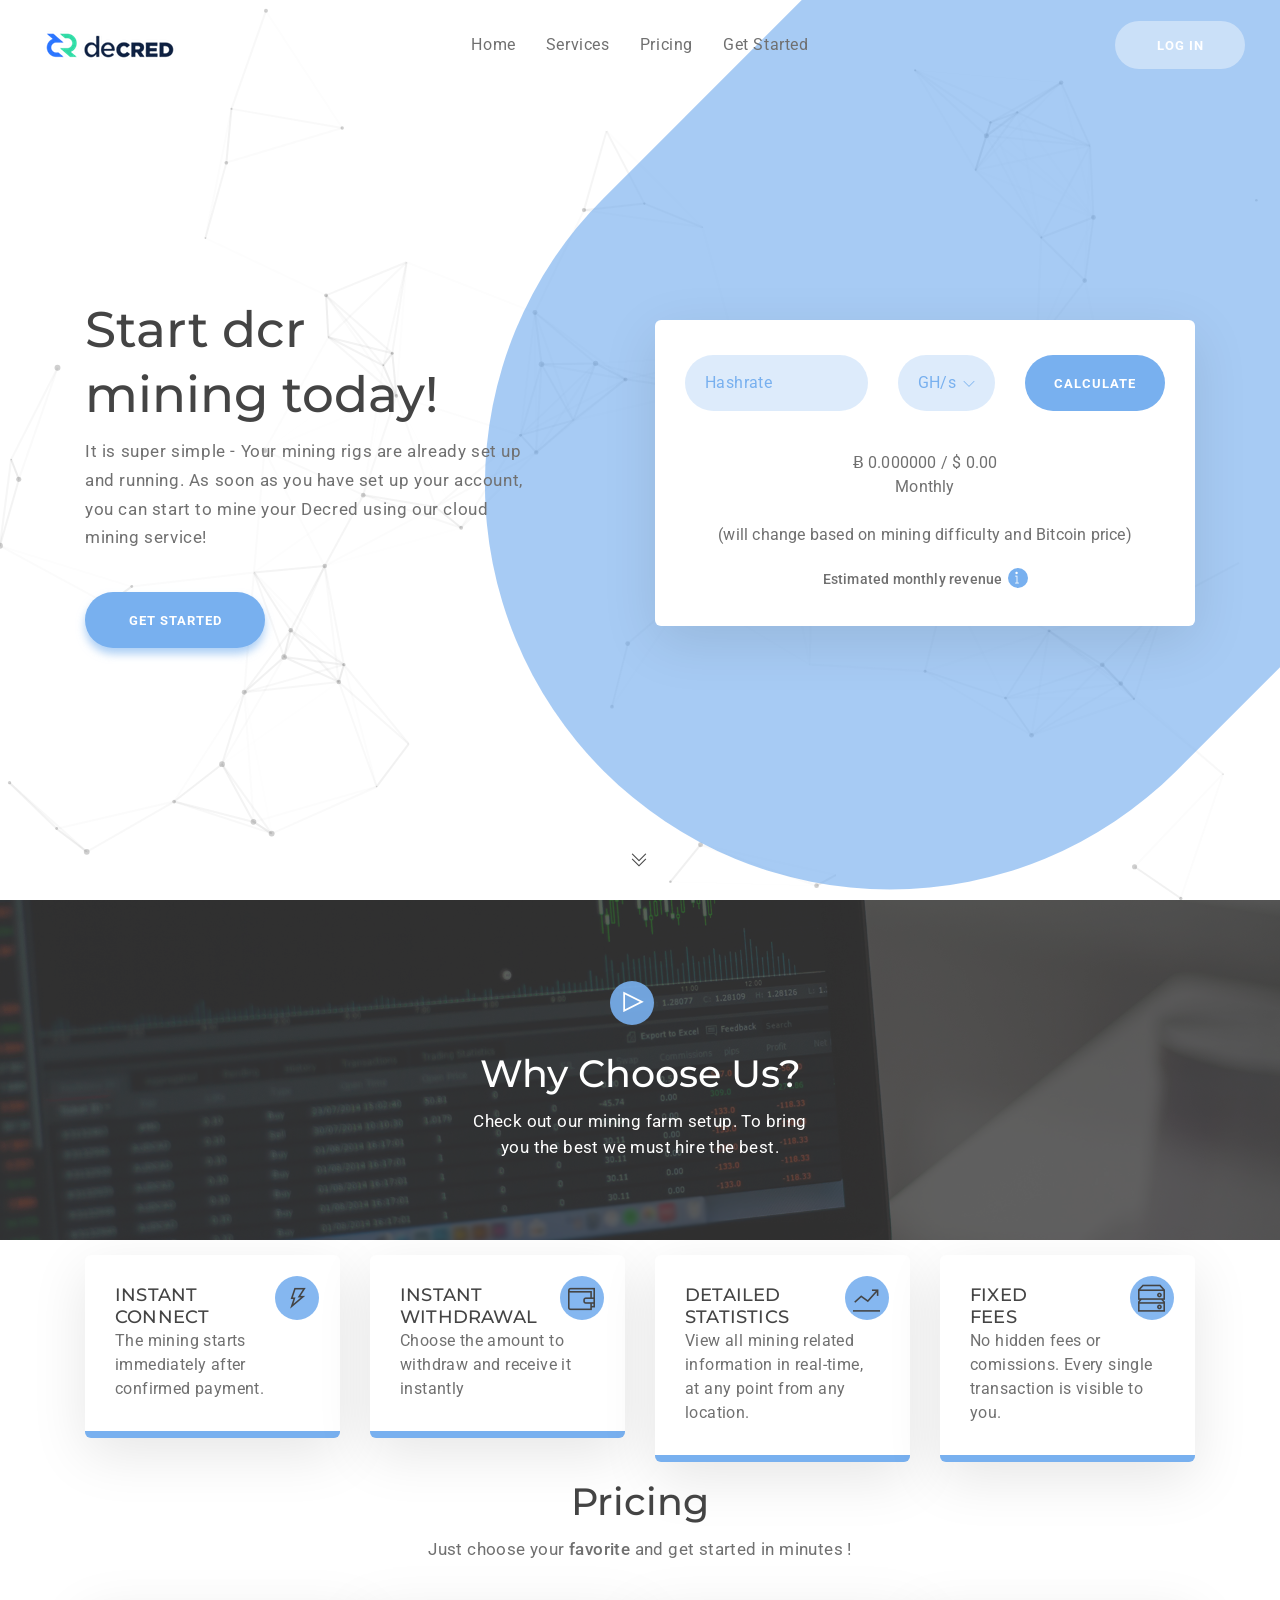
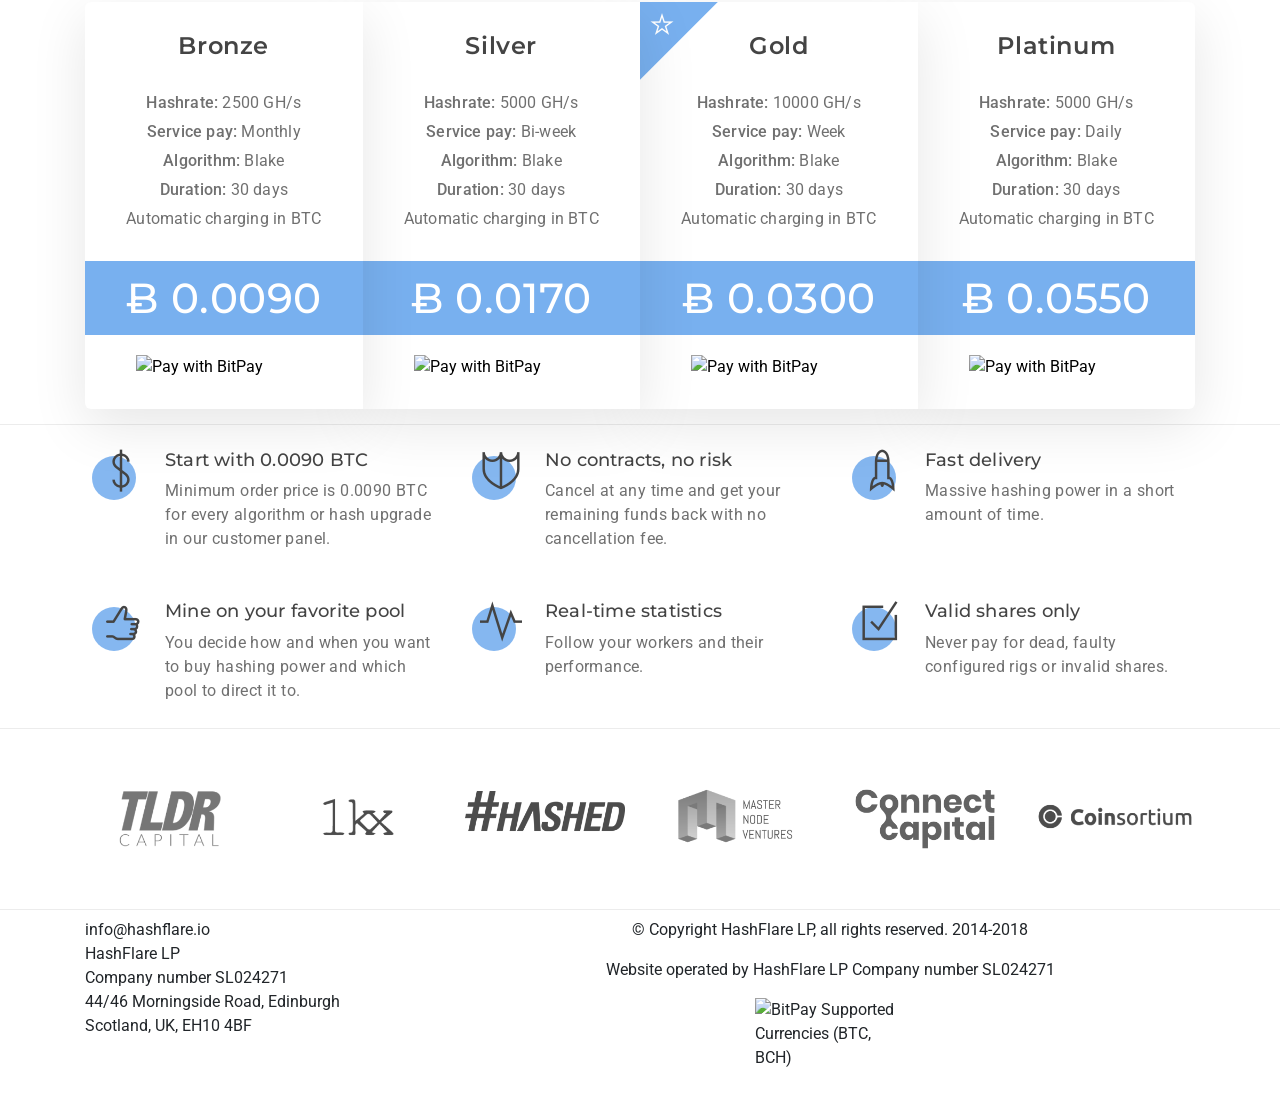
==== commit f8dce7f5: "Update index.html" ====
--- a/index.html
+++ b/index.html
@@ -201,7 +201,7 @@
 						<ul class="price__list">
 							<li><b>Hashrate:</b> 2500 GH/s</li>
 							<li><b>Service pay: </b>Monthly</li>
-							<li><b>Algorithm:</b>  </li>
+							<li><b>Algorithm:</b> Blake </li>
                             <li><b>Duration:</b> 30 days</li>
 							<li>Automatic charging in BTC</li>
 						</ul>
@@ -216,7 +216,7 @@
 						<ul class="price__list">
 							<li><b>Hashrate:</b> 5000 GH/s</li>
 							<li><b>Service pay: </b>Bi-week</li>
-							<li><b>Algorithm:</b> </li>
+							<li><b>Algorithm:</b> Blake </li>
                             <li><b>Duration:</b> 30 days</li>
 							<li>Automatic charging in BTC</li>
 						</ul>
@@ -231,7 +231,7 @@
 						<ul class="price__list">
 							<li><b>Hashrate:</b> 10000 GH/s</li>
 							<li><b>Service pay: </b>Week</li>
-							<li><b>Algorithm:</b>  </li>
+							<li><b>Algorithm:</b> Blake </li>
                             <li><b>Duration:</b> 30 days</li>
 							<li>Automatic charging in BTC</li>
 						</ul>
@@ -246,7 +246,7 @@
 						<ul class="price__list">
 							<li><b>Hashrate:</b> 5000 GH/s</li>
 							<li><b>Service pay: </b>Daily</li>
-							<li><b>Algorithm:</b>  </li>
+							<li><b>Algorithm:</b> Blake </li>
                             <li><b>Duration:</b> 30 days</li>
 							<li>Automatic charging in BTC</li>
 						</ul>
